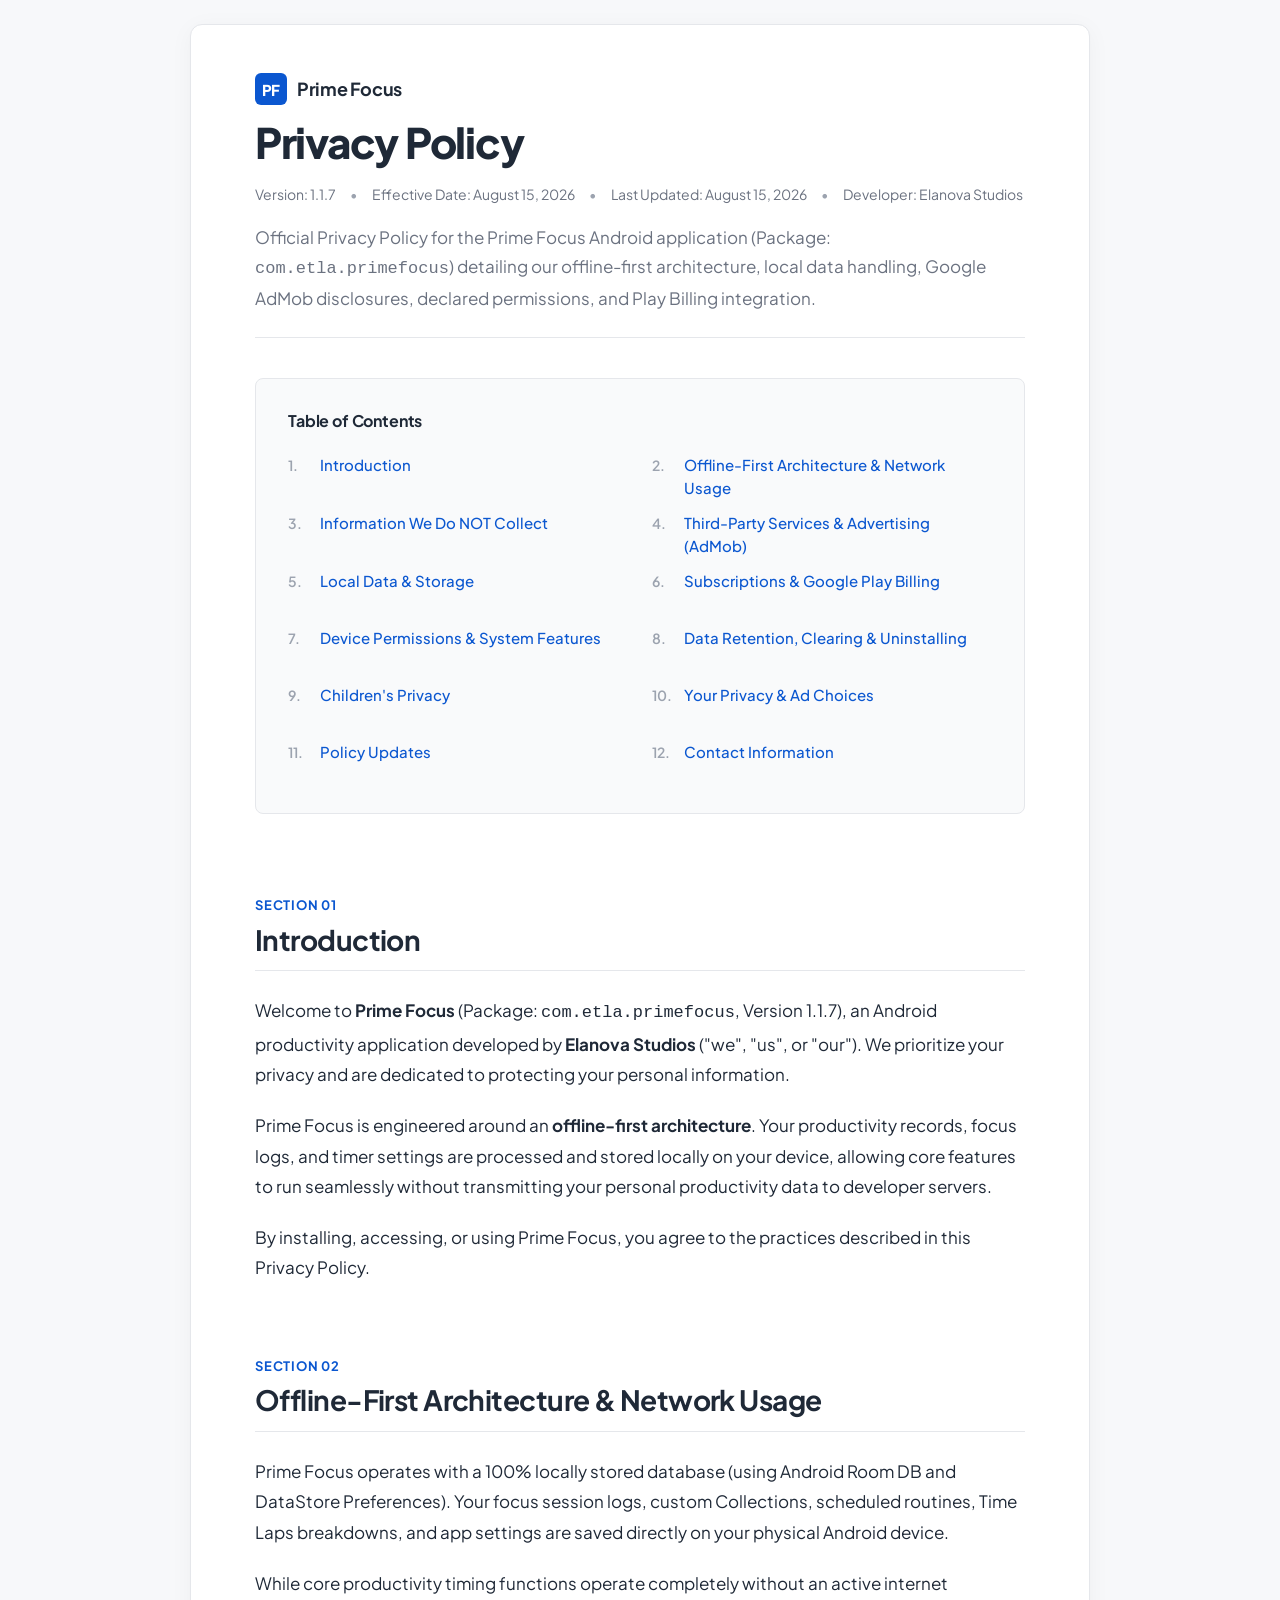
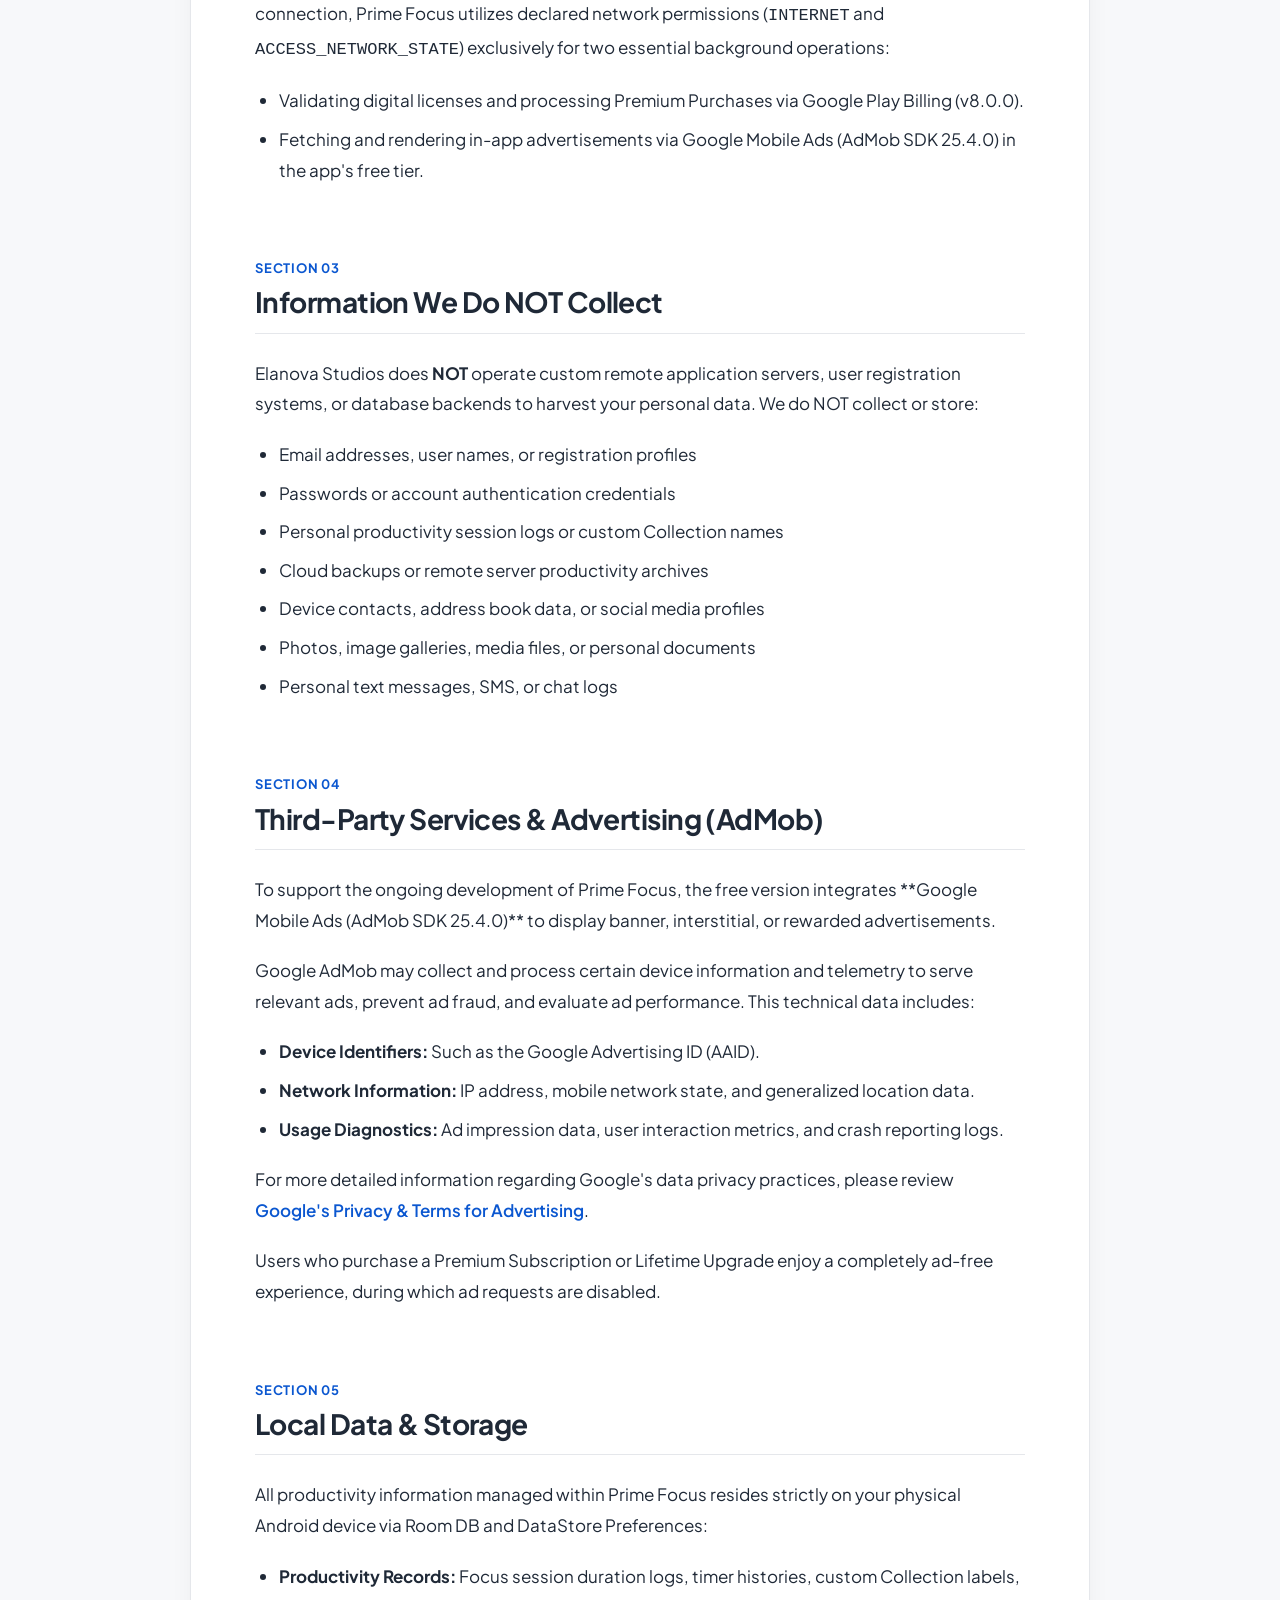
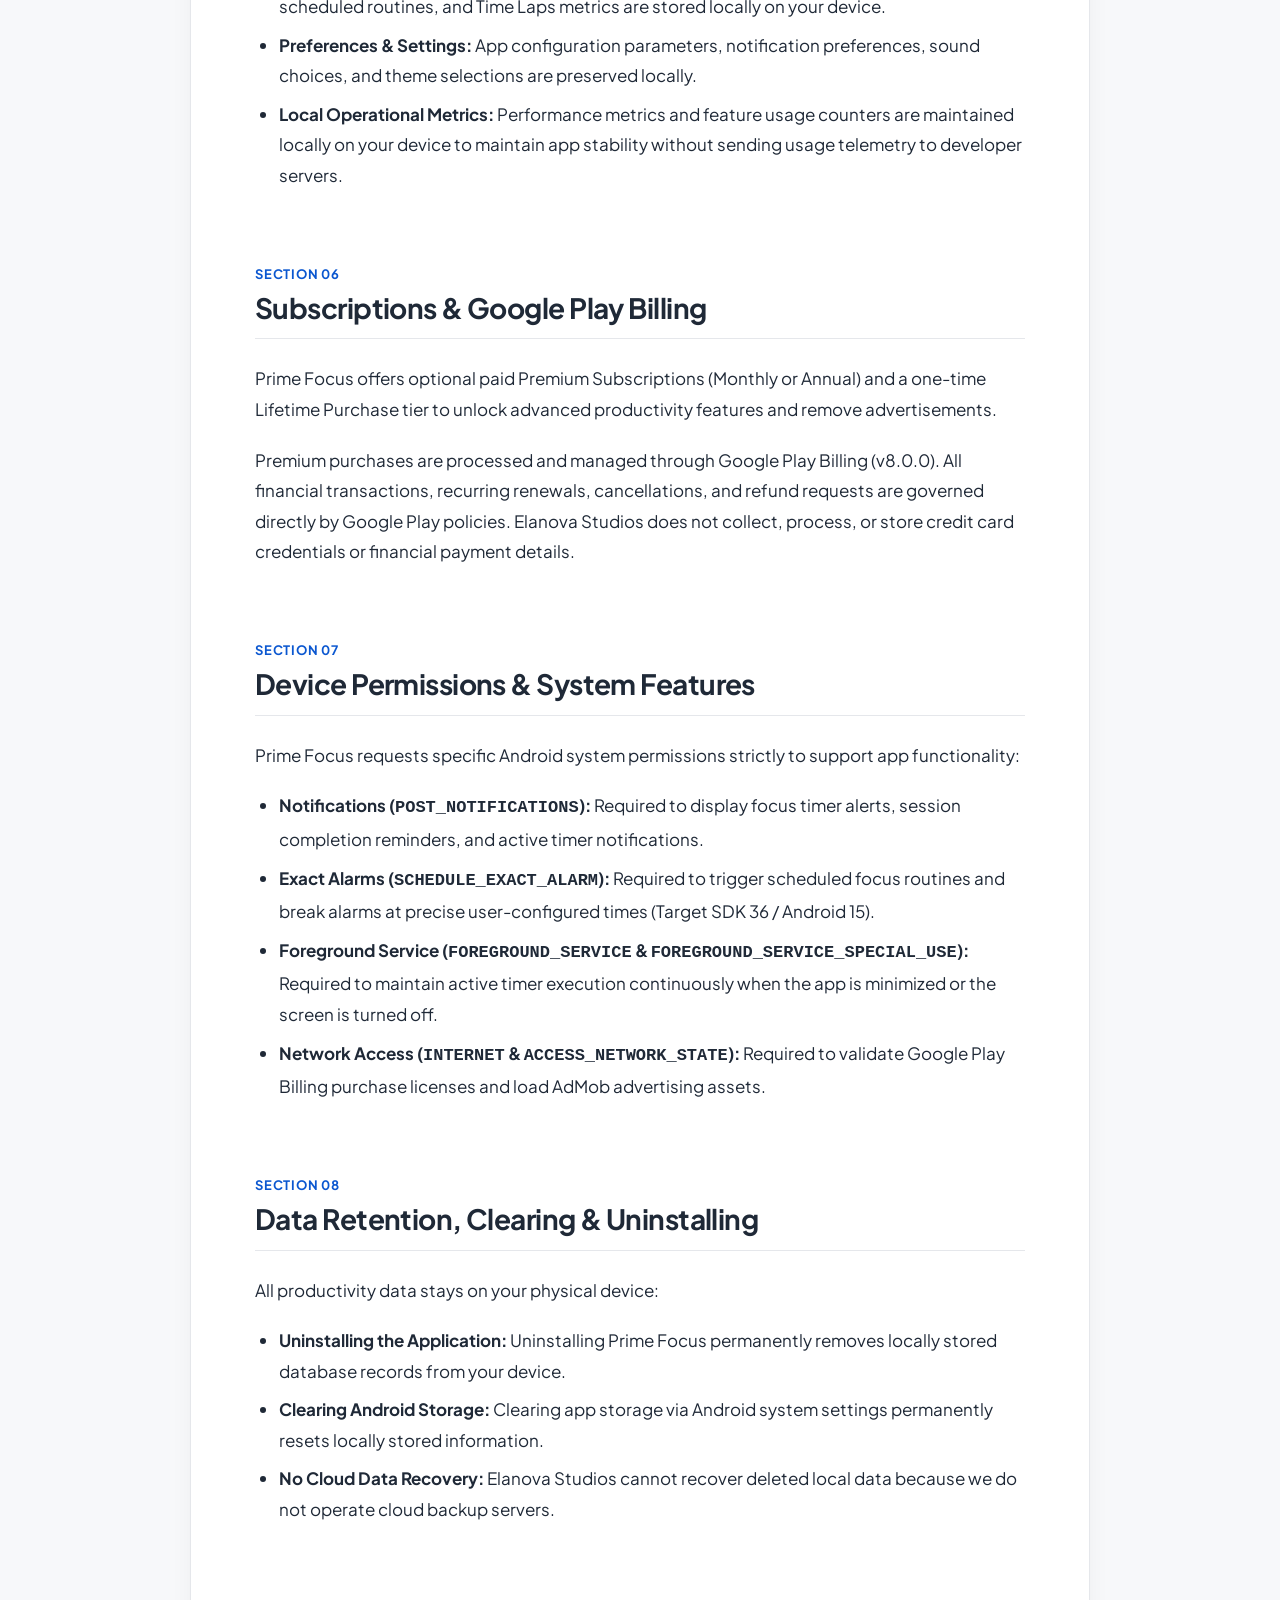
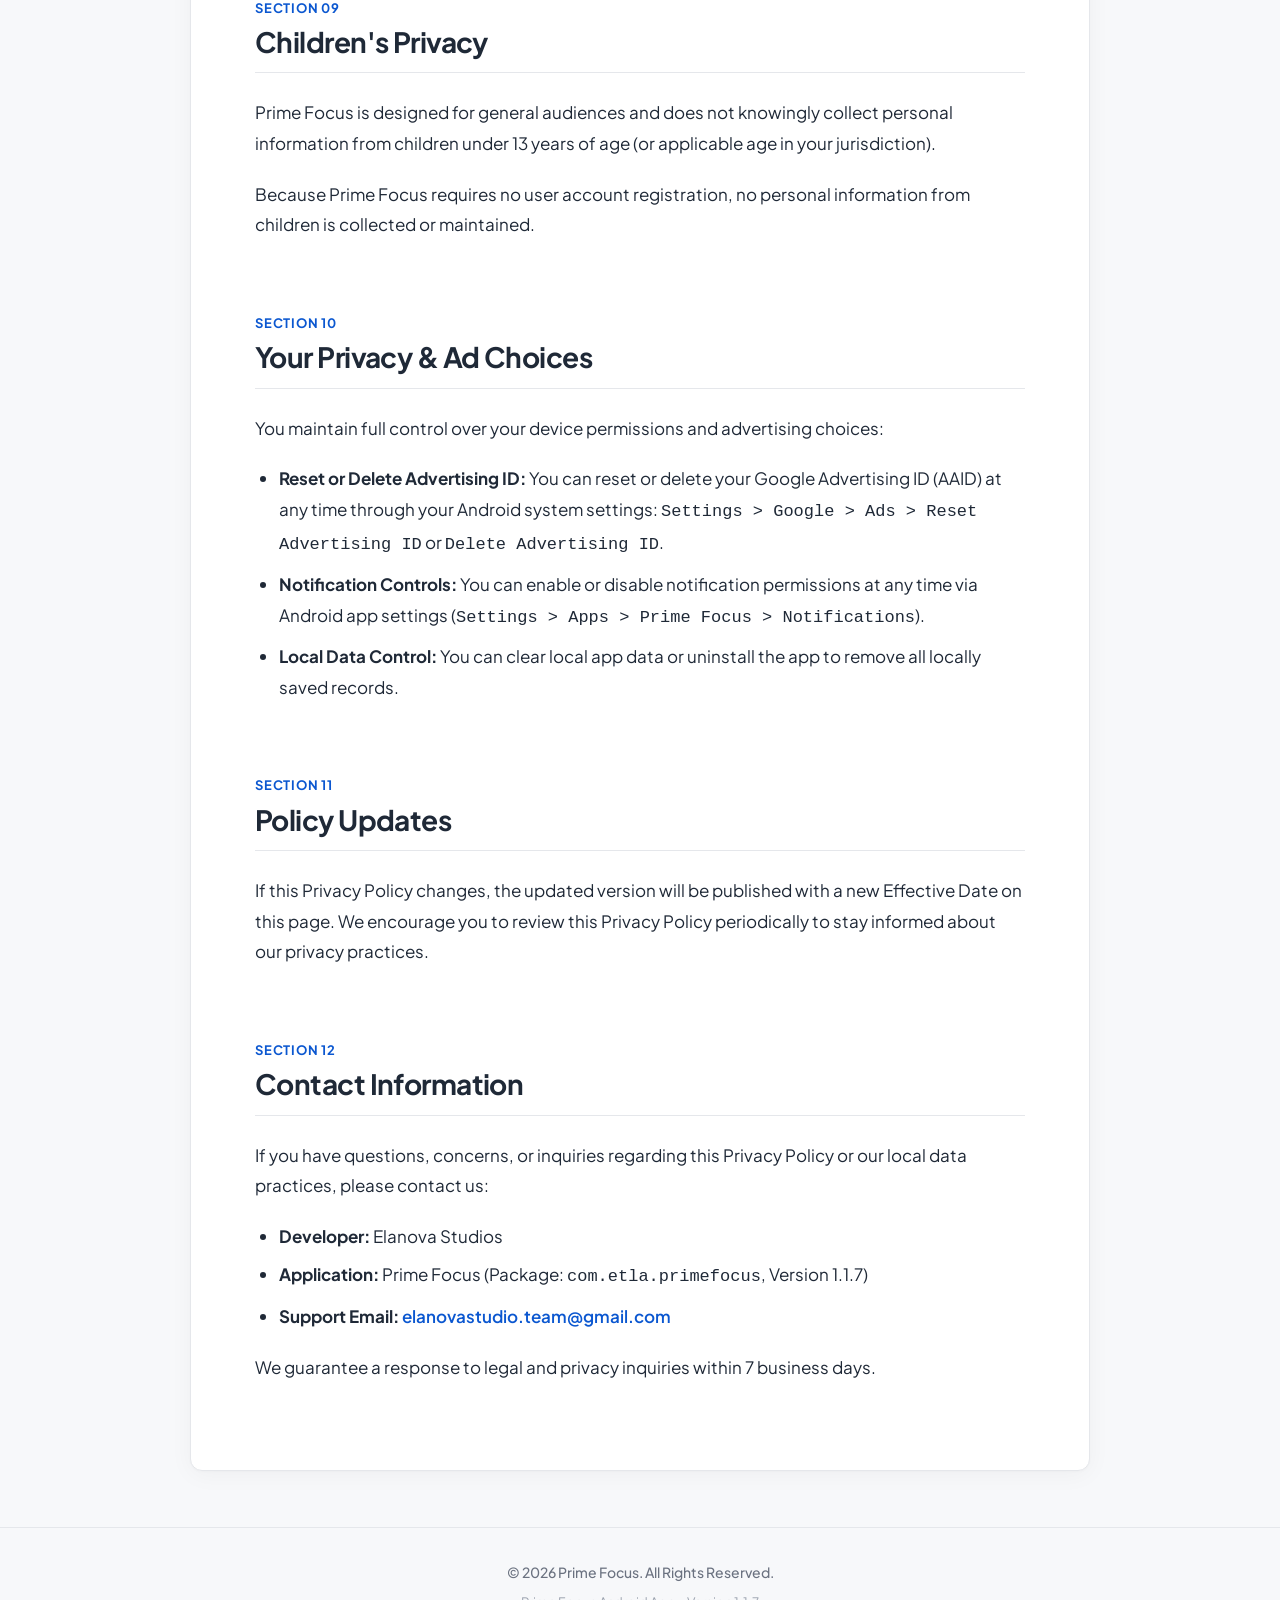
==== privacy-policy.html @ 8c16e343 "ads and all updated." ====
<!DOCTYPE html>
<html lang="en">
<head>
  <meta charset="UTF-8">
  <meta name="viewport" content="width=device-width, initial-scale=1.0">
  <title>Privacy Policy - Prime Focus</title>
  <meta name="description" content="Official Privacy Policy for Prime Focus Android application (com.etla.primefocus v1.1.7) by Elanova Studios. Learn how your local data, AdMob disclosures, permissions, and Play Billing are managed.">
  <link rel="stylesheet" href="style.css">
</head>
<body>

  <!-- Main Legal Document Wrapper -->
  <main class="main-wrapper">
    <article class="document-container">
      
      <!-- Standalone Document Header -->
      <header class="doc-header">
        <div class="doc-brand">
          <div class="brand-icon">PF</div>
          <span class="brand-name">Prime Focus</span>
        </div>
        <h1 class="doc-title">Privacy Policy</h1>
        <div class="doc-meta">
          <span class="doc-meta-item">Version: 1.1.7</span>
          <span class="doc-meta-dot">•</span>
          <span class="doc-meta-item">Effective Date: August 15, 2026</span>
          <span class="doc-meta-dot">•</span>
          <span class="doc-meta-item">Last Updated: August 15, 2026</span>
          <span class="doc-meta-dot">•</span>
          <span class="doc-meta-item">Developer: Elanova Studios</span>
        </div>
        <p class="doc-description">
          Official Privacy Policy for the Prime Focus Android application (Package: <code>com.etla.primefocus</code>) detailing our offline-first architecture, local data handling, Google AdMob disclosures, declared permissions, and Play Billing integration.
        </p>
        <hr class="doc-header-divider">
      </header>

      <!-- Table of Contents -->
      <nav class="toc-container" aria-label="Table of Contents">
        <h2 class="toc-title">Table of Contents</h2>
        <ol class="toc-list">
          <li><a href="#introduction" class="toc-link"><span class="toc-number">1.</span> Introduction</a></li>
          <li><a href="#offline-first-architecture" class="toc-link"><span class="toc-number">2.</span> Offline-First Architecture &amp; Network Usage</a></li>
          <li><a href="#information-we-do-not-collect" class="toc-link"><span class="toc-number">3.</span> Information We Do NOT Collect</a></li>
          <li><a href="#third-party-services-ads" class="toc-link"><span class="toc-number">4.</span> Third-Party Services &amp; Advertising (AdMob)</a></li>
          <li><a href="#local-data-storage" class="toc-link"><span class="toc-number">5.</span> Local Data &amp; Storage</a></li>
          <li><a href="#subscriptions-billing" class="toc-link"><span class="toc-number">6.</span> Subscriptions &amp; Google Play Billing</a></li>
          <li><a href="#device-permissions" class="toc-link"><span class="toc-number">7.</span> Device Permissions &amp; System Features</a></li>
          <li><a href="#data-retention-clearing" class="toc-link"><span class="toc-number">8.</span> Data Retention, Clearing &amp; Uninstalling</a></li>
          <li><a href="#childrens-privacy" class="toc-link"><span class="toc-number">9.</span> Children's Privacy</a></li>
          <li><a href="#your-privacy-ad-choices" class="toc-link"><span class="toc-number">10.</span> Your Privacy &amp; Ad Choices</a></li>
          <li><a href="#policy-updates" class="toc-link"><span class="toc-number">11.</span> Policy Updates</a></li>
          <li><a href="#contact-information" class="toc-link"><span class="toc-number">12.</span> Contact Information</a></li>
        </ol>
      </nav>

      <!-- Section 1: Introduction -->
      <section class="doc-section" id="introduction">
        <span class="section-num">Section 01</span>
        <h2 class="section-title">Introduction</h2>
        <hr class="section-divider">
        <p>
          Welcome to <strong>Prime Focus</strong> (Package: <code>com.etla.primefocus</code>, Version 1.1.7), an Android productivity application developed by <strong>Elanova Studios</strong> ("we", "us", or "our"). We prioritize your privacy and are dedicated to protecting your personal information.
        </p>
        <p>
          Prime Focus is engineered around an <strong>offline-first architecture</strong>. Your productivity records, focus logs, and timer settings are processed and stored locally on your device, allowing core features to run seamlessly without transmitting your personal productivity data to developer servers.
        </p>
        <p>
          By installing, accessing, or using Prime Focus, you agree to the practices described in this Privacy Policy.
        </p>
      </section>

      <!-- Section 2: Offline-First Architecture & Network Usage -->
      <section class="doc-section" id="offline-first-architecture">
        <span class="section-num">Section 02</span>
        <h2 class="section-title">Offline-First Architecture &amp; Network Usage</h2>
        <hr class="section-divider">
        <p>
          Prime Focus operates with a 100% locally stored database (using Android Room DB and DataStore Preferences). Your focus session logs, custom Collections, scheduled routines, Time Laps breakdowns, and app settings are saved directly on your physical Android device.
        </p>
        <p>
          While core productivity timing functions operate completely without an active internet connection, Prime Focus utilizes declared network permissions (<code>INTERNET</code> and <code>ACCESS_NETWORK_STATE</code>) exclusively for two essential background operations:
        </p>
        <ul>
          <li>Validating digital licenses and processing Premium Purchases via Google Play Billing (v8.0.0).</li>
          <li>Fetching and rendering in-app advertisements via Google Mobile Ads (AdMob SDK 25.4.0) in the app's free tier.</li>
        </ul>
      </section>

      <!-- Section 3: Information We Do NOT Collect -->
      <section class="doc-section" id="information-we-do-not-collect">
        <span class="section-num">Section 03</span>
        <h2 class="section-title">Information We Do NOT Collect</h2>
        <hr class="section-divider">
        <p>
          Elanova Studios does <strong>NOT</strong> operate custom remote application servers, user registration systems, or database backends to harvest your personal data. We do NOT collect or store:
        </p>
        <ul>
          <li>Email addresses, user names, or registration profiles</li>
          <li>Passwords or account authentication credentials</li>
          <li>Personal productivity session logs or custom Collection names</li>
          <li>Cloud backups or remote server productivity archives</li>
          <li>Device contacts, address book data, or social media profiles</li>
          <li>Photos, image galleries, media files, or personal documents</li>
          <li>Personal text messages, SMS, or chat logs</li>
        </ul>
      </section>

      <!-- Section 4: Third-Party Services & Advertising (AdMob) -->
      <section class="doc-section" id="third-party-services-ads">
        <span class="section-num">Section 04</span>
        <h2 class="section-title">Third-Party Services &amp; Advertising (AdMob)</h2>
        <hr class="section-divider">
        <p>
          To support the ongoing development of Prime Focus, the free version integrates **Google Mobile Ads (AdMob SDK 25.4.0)** to display banner, interstitial, or rewarded advertisements.
        </p>
        <p>
          Google AdMob may collect and process certain device information and telemetry to serve relevant ads, prevent ad fraud, and evaluate ad performance. This technical data includes:
        </p>
        <ul>
          <li><strong>Device Identifiers:</strong> Such as the Google Advertising ID (AAID).</li>
          <li><strong>Network Information:</strong> IP address, mobile network state, and generalized location data.</li>
          <li><strong>Usage Diagnostics:</strong> Ad impression data, user interaction metrics, and crash reporting logs.</li>
        </ul>
        <p>
          For more detailed information regarding Google's data privacy practices, please review <a href="https://policies.google.com/technologies/ads" target="_blank" rel="noopener noreferrer">Google's Privacy &amp; Terms for Advertising</a>.
        </p>
        <p>
          Users who purchase a Premium Subscription or Lifetime Upgrade enjoy a completely ad-free experience, during which ad requests are disabled.
        </p>
      </section>

      <!-- Section 5: Local Data & Storage -->
      <section class="doc-section" id="local-data-storage">
        <span class="section-num">Section 05</span>
        <h2 class="section-title">Local Data &amp; Storage</h2>
        <hr class="section-divider">
        <p>
          All productivity information managed within Prime Focus resides strictly on your physical Android device via Room DB and DataStore Preferences:
        </p>
        <ul>
          <li><strong>Productivity Records:</strong> Focus session duration logs, timer histories, custom Collection labels, scheduled routines, and Time Laps metrics are stored locally on your device.</li>
          <li><strong>Preferences &amp; Settings:</strong> App configuration parameters, notification preferences, sound choices, and theme selections are preserved locally.</li>
          <li><strong>Local Operational Metrics:</strong> Performance metrics and feature usage counters are maintained locally on your device to maintain app stability without sending usage telemetry to developer servers.</li>
        </ul>
      </section>

      <!-- Section 6: Subscriptions & Google Play Billing -->
      <section class="doc-section" id="subscriptions-billing">
        <span class="section-num">Section 06</span>
        <h2 class="section-title">Subscriptions &amp; Google Play Billing</h2>
        <hr class="section-divider">
        <p>
          Prime Focus offers optional paid Premium Subscriptions (Monthly or Annual) and a one-time Lifetime Purchase tier to unlock advanced productivity features and remove advertisements.
        </p>
        <p>
          Premium purchases are processed and managed through Google Play Billing (v8.0.0). All financial transactions, recurring renewals, cancellations, and refund requests are governed directly by Google Play policies. Elanova Studios does not collect, process, or store credit card credentials or financial payment details.
        </p>
      </section>

      <!-- Section 7: Device Permissions & System Features -->
      <section class="doc-section" id="device-permissions">
        <span class="section-num">Section 07</span>
        <h2 class="section-title">Device Permissions &amp; System Features</h2>
        <hr class="section-divider">
        <p>
          Prime Focus requests specific Android system permissions strictly to support app functionality:
        </p>
        <ul>
          <li><strong>Notifications (<code>POST_NOTIFICATIONS</code>):</strong> Required to display focus timer alerts, session completion reminders, and active timer notifications.</li>
          <li><strong>Exact Alarms (<code>SCHEDULE_EXACT_ALARM</code>):</strong> Required to trigger scheduled focus routines and break alarms at precise user-configured times (Target SDK 36 / Android 15).</li>
          <li><strong>Foreground Service (<code>FOREGROUND_SERVICE</code> &amp; <code>FOREGROUND_SERVICE_SPECIAL_USE</code>):</strong> Required to maintain active timer execution continuously when the app is minimized or the screen is turned off.</li>
          <li><strong>Network Access (<code>INTERNET</code> &amp; <code>ACCESS_NETWORK_STATE</code>):</strong> Required to validate Google Play Billing purchase licenses and load AdMob advertising assets.</li>
        </ul>
      </section>

      <!-- Section 8: Data Retention, Clearing & Uninstalling -->
      <section class="doc-section" id="data-retention-clearing">
        <span class="section-num">Section 08</span>
        <h2 class="section-title">Data Retention, Clearing &amp; Uninstalling</h2>
        <hr class="section-divider">
        <p>
          All productivity data stays on your physical device:
        </p>
        <ul>
          <li><strong>Uninstalling the Application:</strong> Uninstalling Prime Focus permanently removes locally stored database records from your device.</li>
          <li><strong>Clearing Android Storage:</strong> Clearing app storage via Android system settings permanently resets locally stored information.</li>
          <li><strong>No Cloud Data Recovery:</strong> Elanova Studios cannot recover deleted local data because we do not operate cloud backup servers.</li>
        </ul>
      </section>

      <!-- Section 9: Children's Privacy -->
      <section class="doc-section" id="childrens-privacy">
        <span class="section-num">Section 09</span>
        <h2 class="section-title">Children's Privacy</h2>
        <hr class="section-divider">
        <p>
          Prime Focus is designed for general audiences and does not knowingly collect personal information from children under 13 years of age (or applicable age in your jurisdiction).
        </p>
        <p>
          Because Prime Focus requires no user account registration, no personal information from children is collected or maintained.
        </p>
      </section>

      <!-- Section 10: Your Privacy & Ad Choices -->
      <section class="doc-section" id="your-privacy-ad-choices">
        <span class="section-num">Section 10</span>
        <h2 class="section-title">Your Privacy &amp; Ad Choices</h2>
        <hr class="section-divider">
        <p>
          You maintain full control over your device permissions and advertising choices:
        </p>
        <ul>
          <li><strong>Reset or Delete Advertising ID:</strong> You can reset or delete your Google Advertising ID (AAID) at any time through your Android system settings: <code>Settings &gt; Google &gt; Ads &gt; Reset Advertising ID</code> or <code>Delete Advertising ID</code>.</li>
          <li><strong>Notification Controls:</strong> You can enable or disable notification permissions at any time via Android app settings (<code>Settings &gt; Apps &gt; Prime Focus &gt; Notifications</code>).</li>
          <li><strong>Local Data Control:</strong> You can clear local app data or uninstall the app to remove all locally saved records.</li>
        </ul>
      </section>

      <!-- Section 11: Policy Updates -->
      <section class="doc-section" id="policy-updates">
        <span class="section-num">Section 11</span>
        <h2 class="section-title">Policy Updates</h2>
        <hr class="section-divider">
        <p>
          If this Privacy Policy changes, the updated version will be published with a new Effective Date on this page. We encourage you to review this Privacy Policy periodically to stay informed about our privacy practices.
        </p>
      </section>

      <!-- Section 12: Contact Information -->
      <section class="doc-section" id="contact-information">
        <span class="section-num">Section 12</span>
        <h2 class="section-title">Contact Information</h2>
        <hr class="section-divider">
        <p>
          If you have questions, concerns, or inquiries regarding this Privacy Policy or our local data practices, please contact us:
        </p>
        <ul>
          <li><strong>Developer:</strong> Elanova Studios</li>
          <li><strong>Application:</strong> Prime Focus (Package: <code>com.etla.primefocus</code>, Version 1.1.7)</li>
          <li><strong>Support Email:</strong> <a href="mailto:elanovastudio.team@gmail.com">elanovastudio.team@gmail.com</a></li>
        </ul>
        <p>
          We guarantee a response to legal and privacy inquiries within 7 business days.
        </p>
      </section>

    </article>
  </main>

  <!-- Standalone App Footer (No Site Nav Links) -->
  <footer class="app-doc-footer">
    <div class="footer-container">
      <p class="footer-copy">&copy; 2026 Prime Focus. All Rights Reserved.</p>
      <p class="footer-app-info">Prime Focus Android App &bull; Version 1.1.7</p>
    </div>
  </footer>

</body>
</html>
---- style.css ----
/* ==========================================================================
   Prime Focus - Standalone Android Legal Document System
   Optimized for Android Custom Chrome Tabs & In-App WebViews
   Inspired by Google, Stripe, GitHub, Apple, OpenAI Legal Documents
   ========================================================================== */

@import url('https://fonts.googleapis.com/css2?family=Plus+Jakarta+Sans:ital,wght@0,400;0,500;0,600;0,700;0,800;1,400&display=swap');

:root {
  /* Color Palette */
  --bg-main: #F7F8FA;
  --bg-document: #FFFFFF;
  --color-primary: #0B57D0;
  --color-primary-hover: #0842A0;
  --color-text-main: #1F2937;
  --color-text-secondary: #6B7280;
  --color-text-muted: #9CA3AF;
  --color-border: #E5E7EB;
  --color-border-subtle: #F3F4F6;
  --bg-toc: #F9FAFB;

  /* Typography */
  --font-family: 'Plus Jakarta Sans', -apple-system, BlinkMacSystemFont, 'Segoe UI', Roboto, Helvetica, Arial, sans-serif;
  --font-size-body: 17px;
  --line-height-body: 1.8;

  /* Layout Limits */
  --doc-max-width: 900px;
  --doc-padding-desktop: 3rem 4rem;
  --doc-padding-tablet: 2.25rem 2.25rem;
  --doc-padding-mobile: 1.5rem 1.125rem; /* 18px horizontal padding */
  
  /* Shadow & Transitions */
  --shadow-document: 0 4px 24px rgba(0, 0, 0, 0.04), 0 1px 3px rgba(0, 0, 0, 0.02);
  --transition-fast: 0.15s ease-in-out;
}

/* Reset & Base Anti-Overflow Controls */
*, *::before, *::after {
  box-sizing: border-box;
  margin: 0;
  padding: 0;
}

html, body {
  overflow-x: hidden;
  width: 100%;
}

html {
  font-family: var(--font-family);
  font-size: 16px;
  line-height: var(--line-height-body);
  color: var(--color-text-main);
  background-color: var(--bg-main);
  scroll-behavior: smooth;
  -webkit-font-smoothing: antialiased;
  -moz-osx-font-smoothing: grayscale;
}

body {
  min-height: 100vh;
  display: flex;
  flex-direction: column;
  background-color: var(--bg-main);
}

/* Text Wrapping & Safety */
p, li, h1, h2, h3, div, span, .doc-description {
  overflow-wrap: break-word;
  word-break: break-word;
}

a[href^="mailto:"], a[href^="http://"], a[href^="https://"], .toc-link, .doc-section a {
  overflow-wrap: anywhere;
  word-break: break-word;
}

img, svg {
  max-width: 100%;
  height: auto;
}

/* Touch Targets: minimum 44px height */
.toc-link, .doc-btn {
  min-height: 44px;
  display: inline-flex;
  align-items: center;
}

/* ==========================================================================
   Document Wrapper (Centered Single Document Layout)
   Minimal top padding for instant viewing on Android app launch
   ========================================================================== */
.main-wrapper {
  flex: 1;
  padding: 1.5rem 1.5rem 3.5rem;
  display: flex;
  justify-content: center;
}

.document-container {
  max-width: var(--doc-max-width);
  width: 100%;
  background: var(--bg-document);
  border: 1px solid var(--color-border);
  border-radius: 12px;
  box-shadow: var(--shadow-document);
  padding: var(--doc-padding-desktop);
}

/* ==========================================================================
   Document Brand Header (Replaces website navbar)
   ========================================================================== */
.doc-header {
  margin-bottom: 2.5rem;
}

.doc-brand {
  display: flex;
  align-items: center;
  gap: 0.625rem;
  margin-bottom: 0.75rem;
}

.brand-icon {
  width: 32px;
  height: 32px;
  background: var(--color-primary);
  color: #ffffff;
  border-radius: 6px;
  display: flex;
  align-items: center;
  justify-content: center;
  font-weight: 800;
  font-size: 0.9375rem;
  letter-spacing: -0.02em;
  flex-shrink: 0;
}

.brand-name {
  font-size: 1.125rem;
  font-weight: 700;
  letter-spacing: -0.02em;
  color: var(--color-text-main);
}

.doc-title {
  font-size: 42px;
  font-weight: 800;
  line-height: 1.2;
  letter-spacing: -0.03em;
  color: var(--color-text-main);
  margin-bottom: 0.875rem;
}

.doc-meta {
  display: flex;
  flex-wrap: wrap;
  align-items: center;
  gap: 0.625rem 0.875rem;
  font-size: 0.875rem;
  color: var(--color-text-secondary);
  margin-bottom: 1rem;
}

.doc-meta-item {
  display: inline-flex;
  align-items: center;
  gap: 0.375rem;
}

.doc-meta-dot {
  color: var(--color-text-muted);
}

.doc-description {
  font-size: 1.0625rem;
  color: var(--color-text-secondary);
  line-height: 1.7;
  margin-bottom: 1.5rem;
}

.doc-header-divider {
  border: none;
  height: 1px;
  background-color: var(--color-border);
  margin-top: 1.5rem;
}

.text-center {
  text-align: center;
}

.justify-center {
  justify-content: center;
}

/* ==========================================================================
   Table of Contents (TOC)
   ========================================================================== */
.toc-container {
  background-color: var(--bg-toc);
  border: 1px solid var(--color-border);
  border-radius: 8px;
  padding: 1.75rem 2rem;
  margin-bottom: 3rem;
}

.toc-title {
  font-size: 1rem;
  font-weight: 700;
  letter-spacing: -0.01em;
  color: var(--color-text-main);
  margin-bottom: 1rem;
}

.toc-list {
  list-style: none;
  display: grid;
  grid-template-columns: repeat(auto-fit, minmax(320px, 1fr));
  gap: 0.625rem 1.5rem;
}

.toc-link {
  color: var(--color-primary);
  text-decoration: none;
  font-size: 0.9375rem;
  font-weight: 500;
  line-height: 1.5;
  transition: var(--transition-fast);
  display: inline-flex;
  align-items: baseline;
  gap: 0.5rem;
}

.toc-link:hover {
  text-decoration: underline;
  color: var(--color-primary-hover);
}

.toc-number {
  color: var(--color-text-muted);
  font-size: 0.875rem;
  font-weight: 600;
  min-width: 1.5rem;
  flex-shrink: 0;
}

/* ==========================================================================
   Document Section Design
   ========================================================================== */
.doc-section {
  padding-top: 2rem;
  margin-bottom: 2.5rem;
  scroll-margin-top: 1.5rem;
}

.section-num {
  display: block;
  font-size: 0.8125rem;
  font-weight: 700;
  text-transform: uppercase;
  letter-spacing: 0.06em;
  color: var(--color-primary);
  margin-bottom: 0.25rem;
}

.section-title {
  font-size: 28px;
  font-weight: 700;
  line-height: 1.3;
  letter-spacing: -0.02em;
  color: var(--color-text-main);
  margin-bottom: 0.75rem;
}

.section-divider {
  border: none;
  height: 1px;
  background-color: var(--color-border);
  margin-bottom: 1.5rem;
}

.doc-section p {
  font-size: var(--font-size-body);
  line-height: var(--line-height-body);
  color: var(--color-text-main);
  margin-bottom: 1.25rem;
}

.doc-section p:last-child {
  margin-bottom: 0;
}

.doc-section h3 {
  font-size: 1.125rem;
  font-weight: 700;
  letter-spacing: -0.01em;
  color: var(--color-text-main);
  margin: 1.75rem 0 0.625rem;
}

.doc-section ul {
  margin: 0.75rem 0 1.25rem 1.5rem;
  color: var(--color-text-main);
  font-size: var(--font-size-body);
  line-height: var(--line-height-body);
}

.doc-section li {
  margin-bottom: 0.5rem;
}

.doc-section li:last-child {
  margin-bottom: 0;
}

.doc-section strong {
  font-weight: 700;
  color: var(--color-text-main);
}

.doc-section a {
  color: var(--color-primary);
  text-decoration: none;
  font-weight: 600;
}

.doc-section a:hover {
  text-decoration: underline;
}

/* ==========================================================================
   Home Directory Grid Styles
   ========================================================================== */
.home-grid {
  display: grid;
  grid-template-columns: repeat(auto-fit, minmax(280px, 1fr));
  gap: 1.5rem;
  margin-top: 1.5rem;
}

.home-grid-card {
  padding: 1.75rem;
  border: 1px solid var(--color-border);
  border-radius: 8px;
  background-color: var(--bg-toc);
  display: flex;
  flex-direction: column;
}

.home-grid-card h3 {
  font-size: 1.25rem;
  font-weight: 700;
  margin-bottom: 0.625rem;
  color: var(--color-text-main);
}

.home-grid-card p {
  font-size: 0.9375rem;
  line-height: 1.65;
  color: var(--color-text-secondary);
  margin-bottom: 1.5rem;
  flex: 1;
}

.doc-btn {
  display: inline-flex;
  align-items: center;
  justify-content: center;
  gap: 0.5rem;
  padding: 0.75rem 1.5rem;
  font-size: 0.9375rem;
  font-weight: 600;
  border-radius: 6px;
  text-decoration: none;
  transition: var(--transition-fast);
  min-height: 44px;
}

.doc-btn-primary {
  background-color: var(--color-primary);
  color: #ffffff;
}

.doc-btn-primary:hover {
  background-color: var(--color-primary-hover);
}

.doc-btn-secondary {
  background-color: #ffffff;
  color: var(--color-text-main);
  border: 1px solid var(--color-border);
}

.doc-btn-secondary:hover {
  background-color: var(--bg-main);
  border-color: var(--color-text-secondary);
}

/* ==========================================================================
   Simple Standalone App Footer (No Navigation Links)
   ========================================================================== */
.app-doc-footer {
  background-color: var(--bg-main);
  border-top: 1px solid var(--color-border);
  padding: 2rem 1.5rem;
  margin-top: auto;
}

.footer-container {
  max-width: var(--doc-max-width);
  margin: 0 auto;
  display: flex;
  flex-direction: column;
  align-items: center;
  gap: 0.375rem;
  text-align: center;
}

.footer-copy {
  font-size: 0.875rem;
  font-weight: 500;
  color: var(--color-text-secondary);
}

.footer-app-info {
  font-size: 0.8125rem;
  color: var(--color-text-muted);
}

/* ==========================================================================
   Tablet Responsive (769px to 1024px)
   ========================================================================== */
@media (max-width: 1024px) and (min-width: 769px) {
  .main-wrapper {
    padding: 1.25rem 1rem 3rem;
  }
  
  .document-container {
    max-width: 95%;
    padding: var(--doc-padding-tablet);
  }
  
  .doc-title {
    font-size: 36px;
  }

  .section-title {
    font-size: 26px;
  }
}

/* ==========================================================================
   Android Mobile Responsive (320px to 768px)
   ========================================================================== */
@media (max-width: 768px) {
  .main-wrapper {
    padding: 0.5rem 0.5rem 2rem; /* Minimal top padding for Android in-app view */
  }

  .document-container {
    max-width: 100%;
    width: 100%;
    padding: var(--doc-padding-mobile); /* 18px horizontal padding */
    border-radius: 8px;
    box-shadow: none;
    border-left: 1px solid var(--color-border);
    border-right: 1px solid var(--color-border);
  }

  /* Document Typography for Mobile */
  .doc-title {
    font-size: 30px; /* Fits 28px–32px requirement */
    line-height: 1.25;
  }

  .section-title {
    font-size: 23px; /* Fits 22px–24px requirement */
    line-height: 1.35;
  }

  .doc-section p, .doc-section ul {
    font-size: 16px;
    line-height: 1.75;
  }

  .doc-description {
    font-size: 0.9375rem;
    line-height: 1.7;
  }

  /* Table of Contents Stacking */
  .toc-container {
    padding: 1.25rem 1rem;
  }

  .toc-list {
    grid-template-columns: 1fr;
    gap: 0.25rem;
  }

  .toc-link {
    width: 100%;
    padding: 0.25rem 0;
  }

  /* Metadata display */
  .doc-meta {
    flex-direction: column;
    align-items: flex-start;
    gap: 0.25rem;
  }

  .doc-meta-dot {
    display: none;
  }

  /* Button group stacking */
  .doc-btn {
    width: 100%;
  }
}

/* Extra Small Android Screens (320px to 375px e.g. Galaxy S8 / iPhone SE) */
@media (max-width: 375px) {
  .document-container {
    padding: 1.25rem 1rem; /* 16px horizontal padding */
  }

  .doc-title {
    font-size: 28px;
  }

  .section-title {
    font-size: 22px;
  }
}
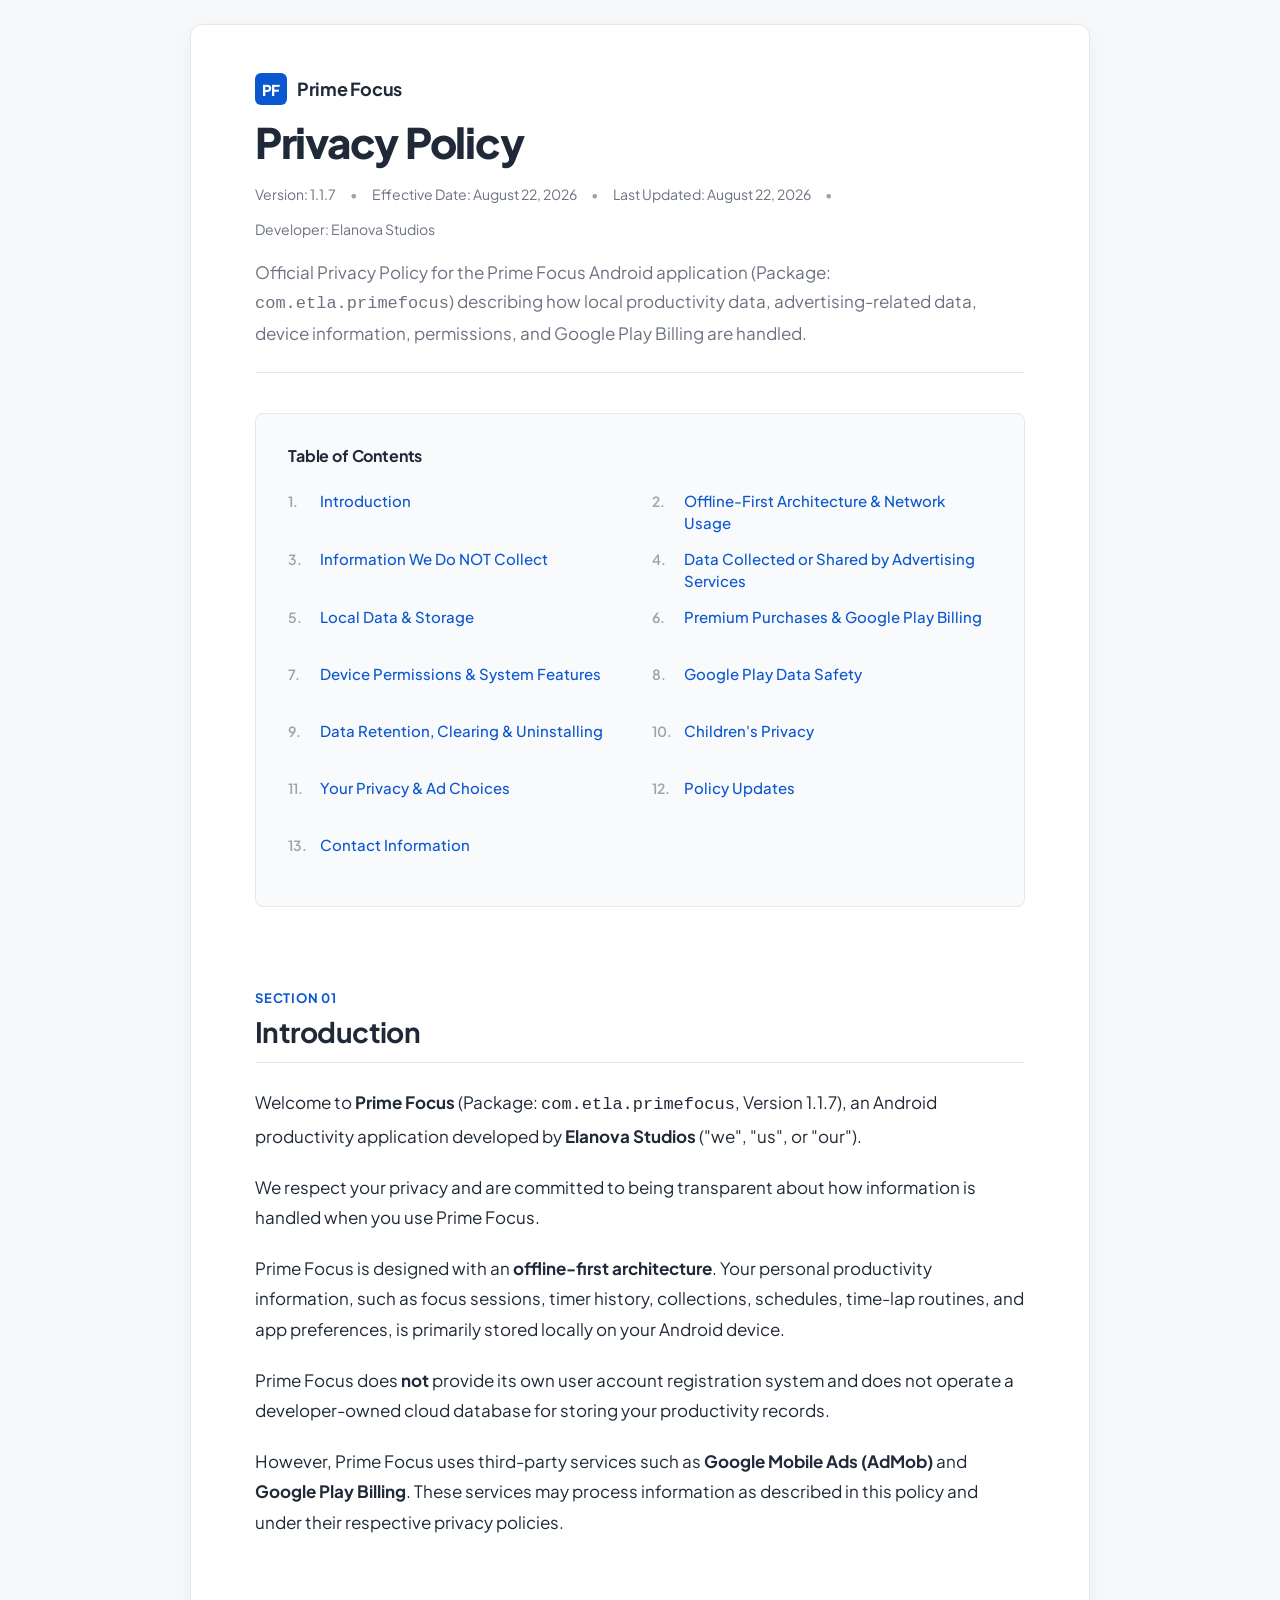
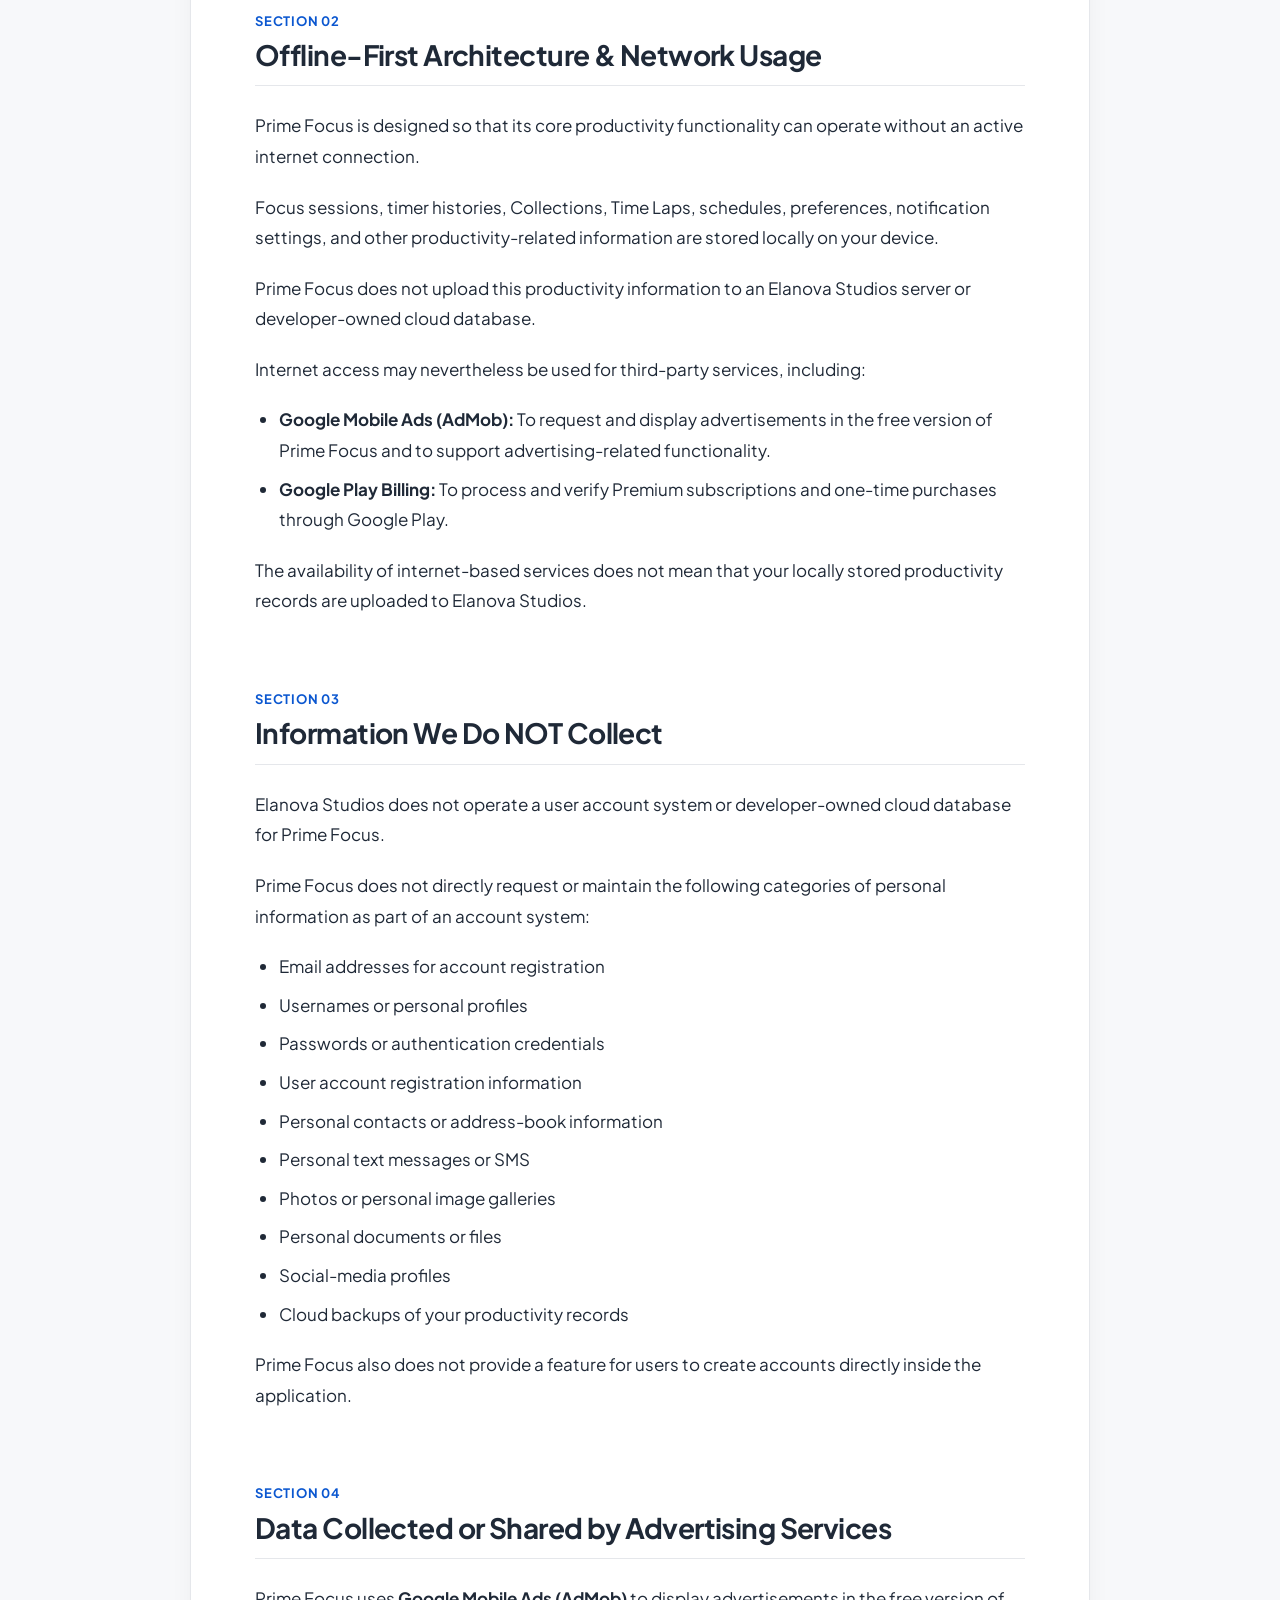
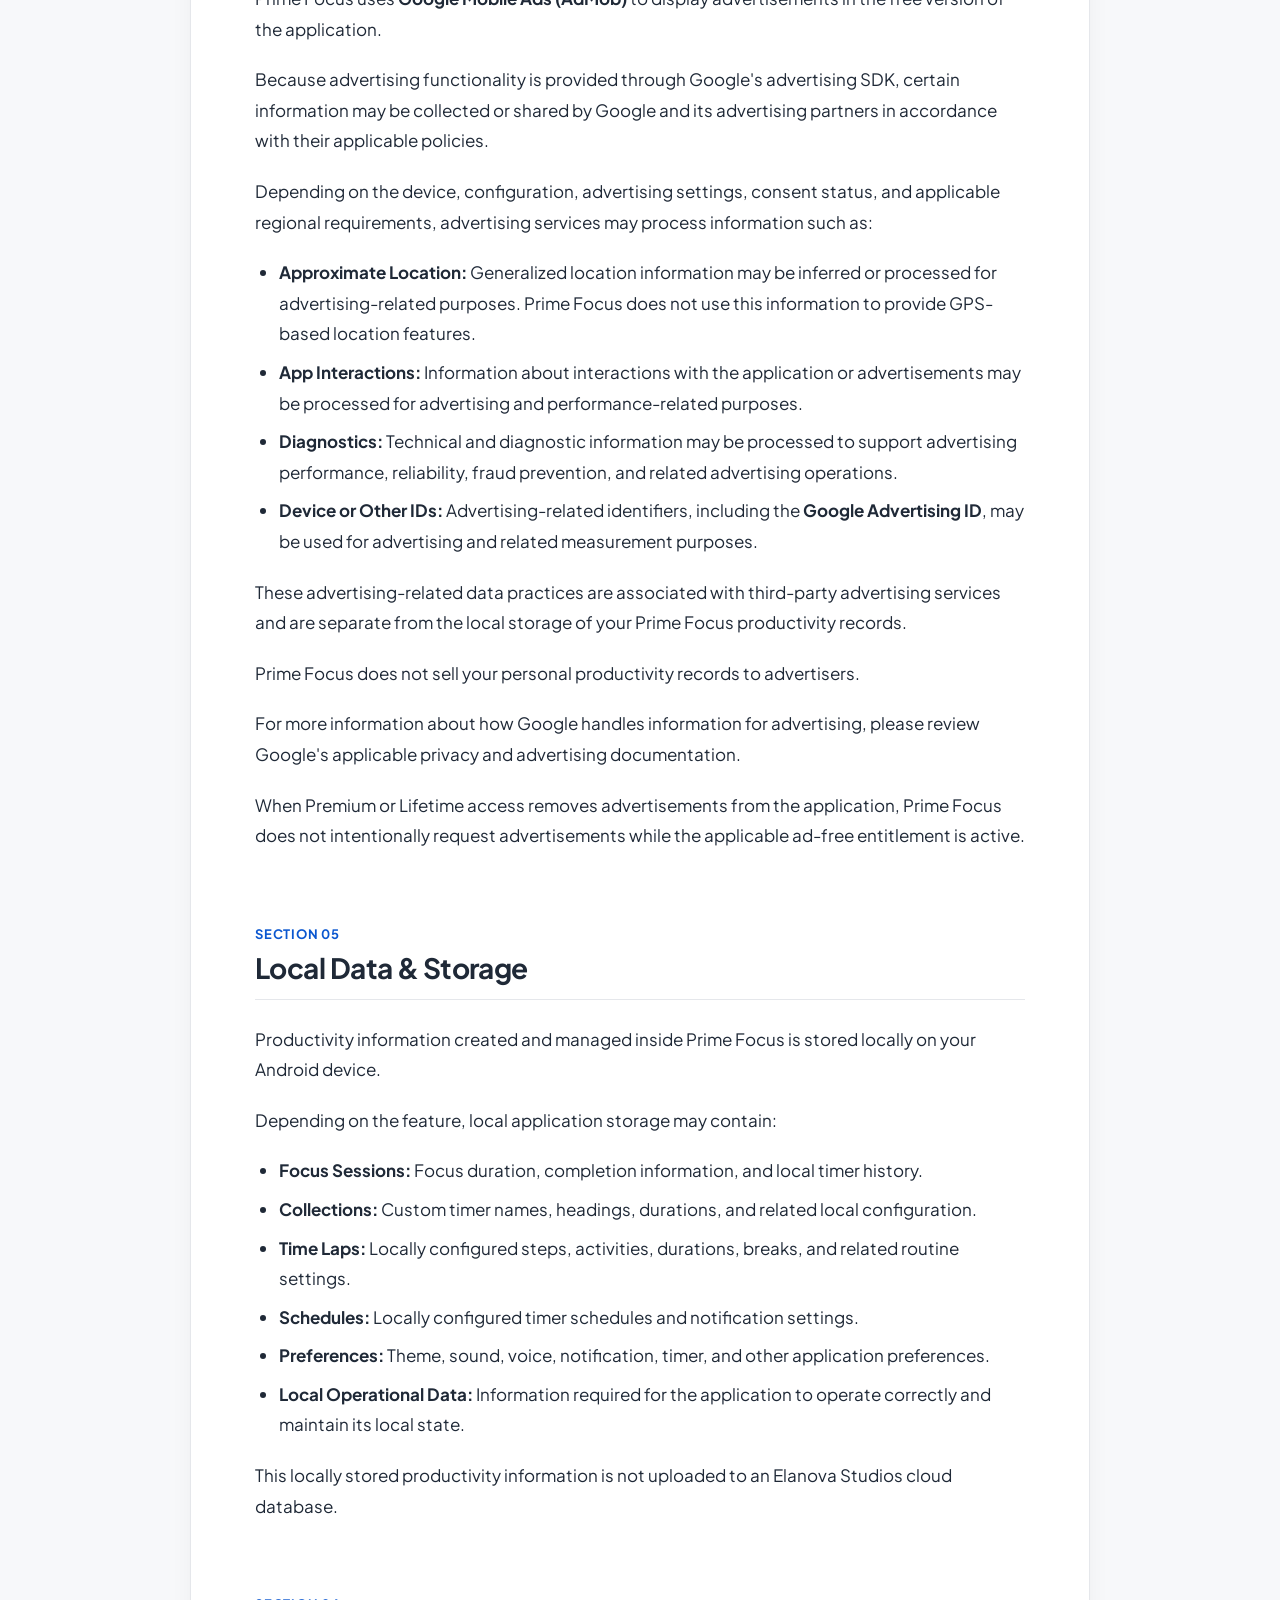
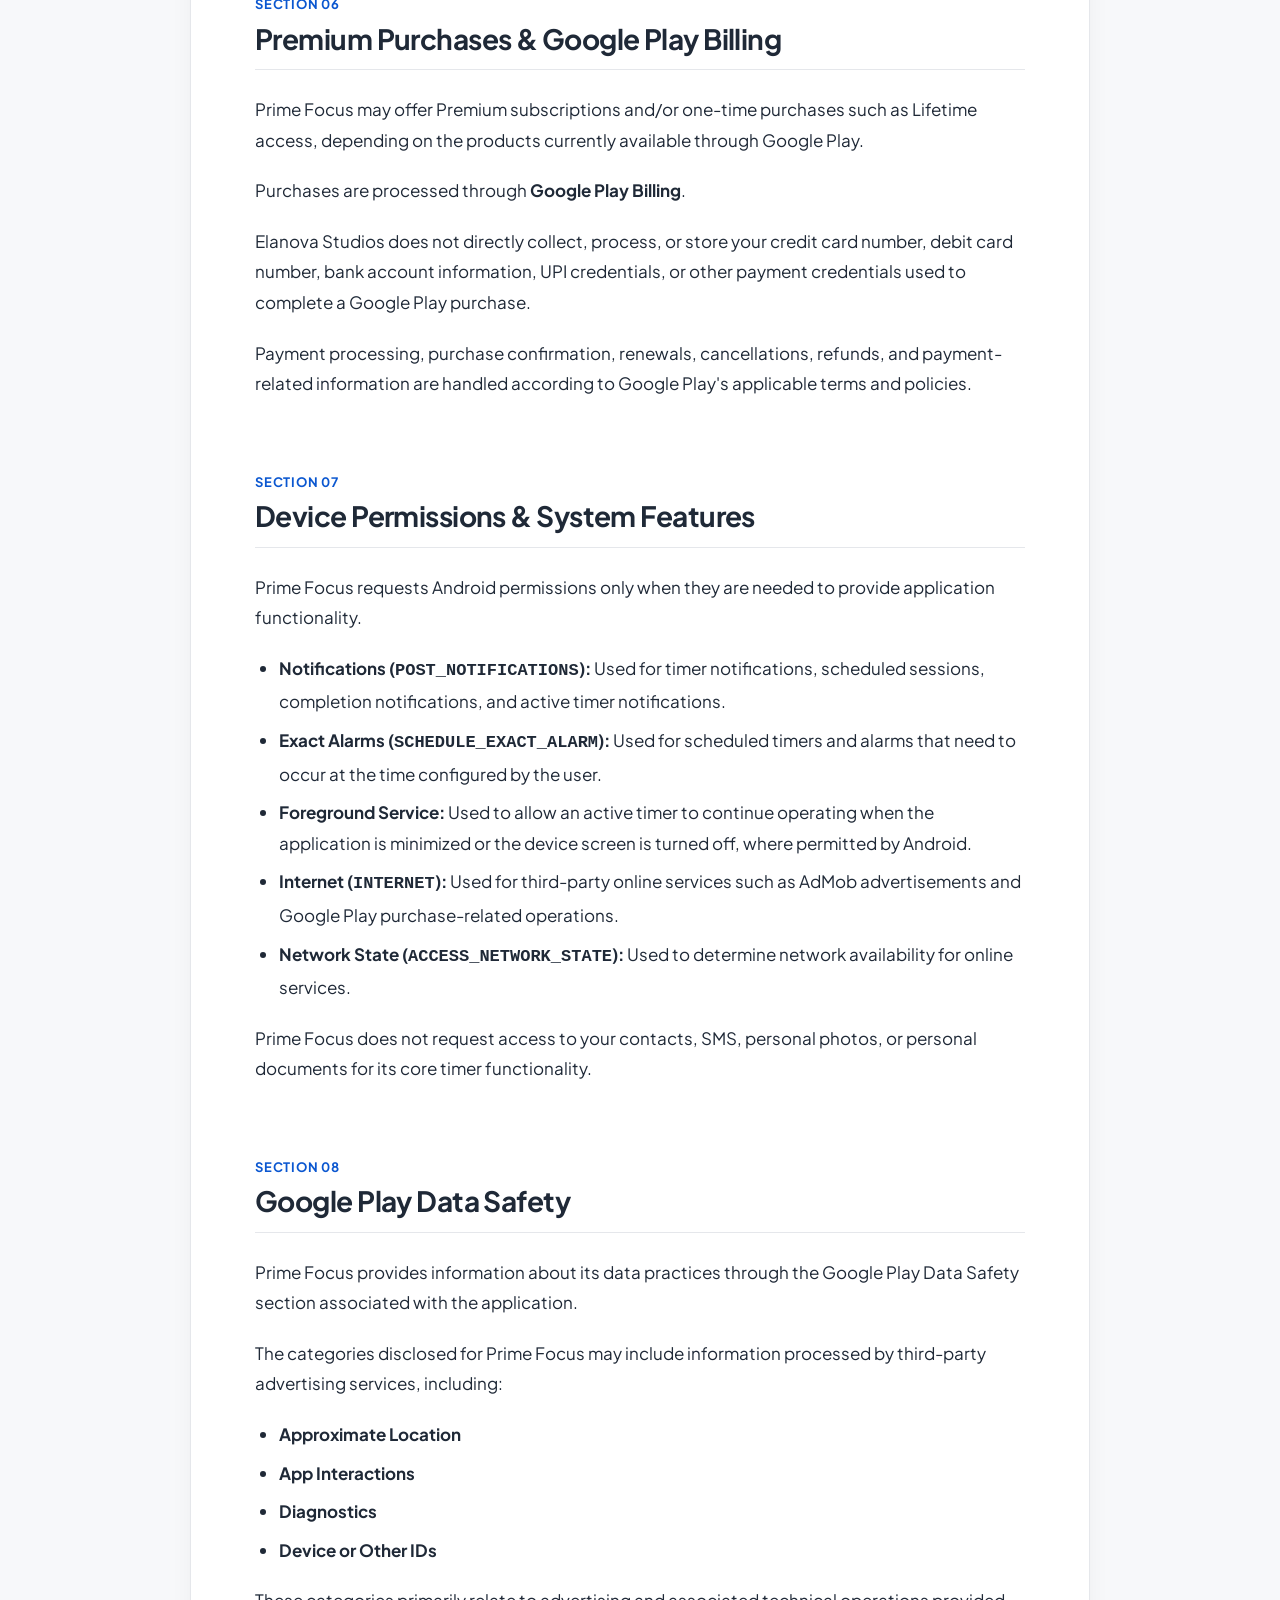
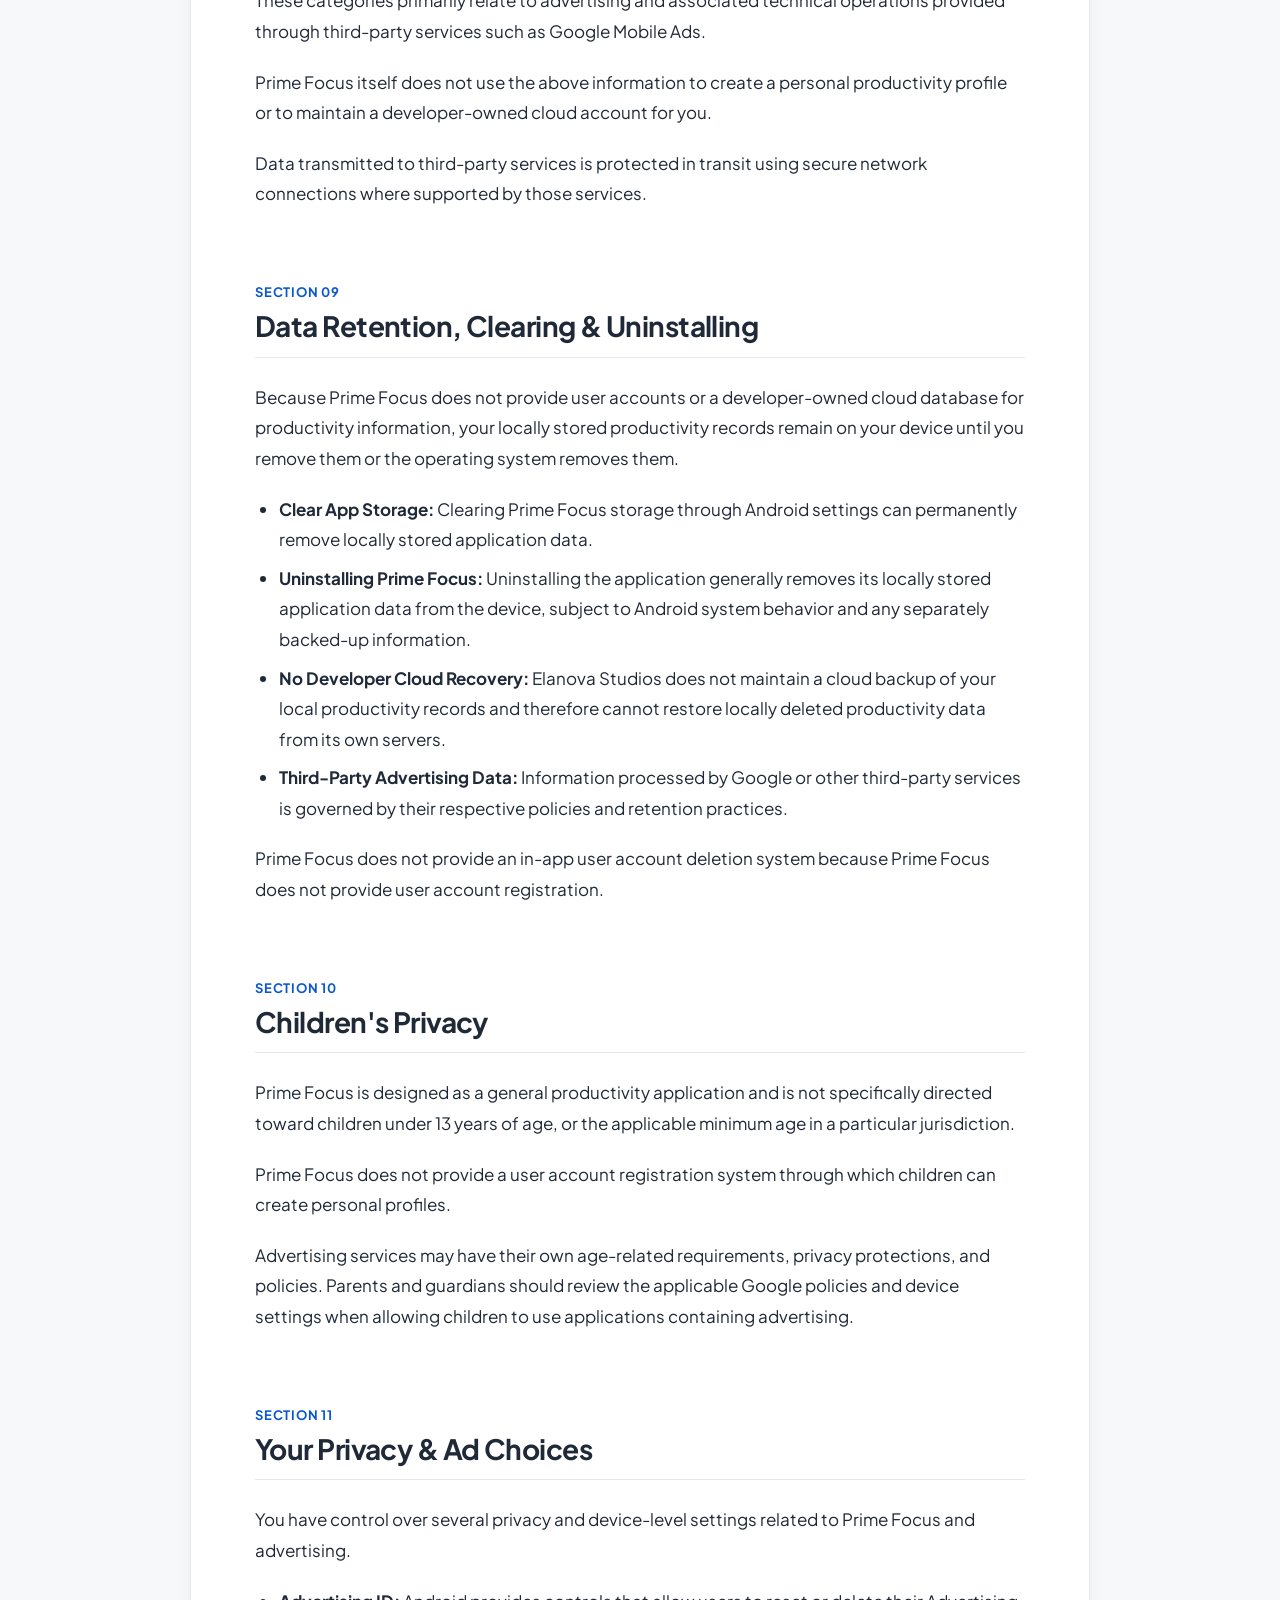
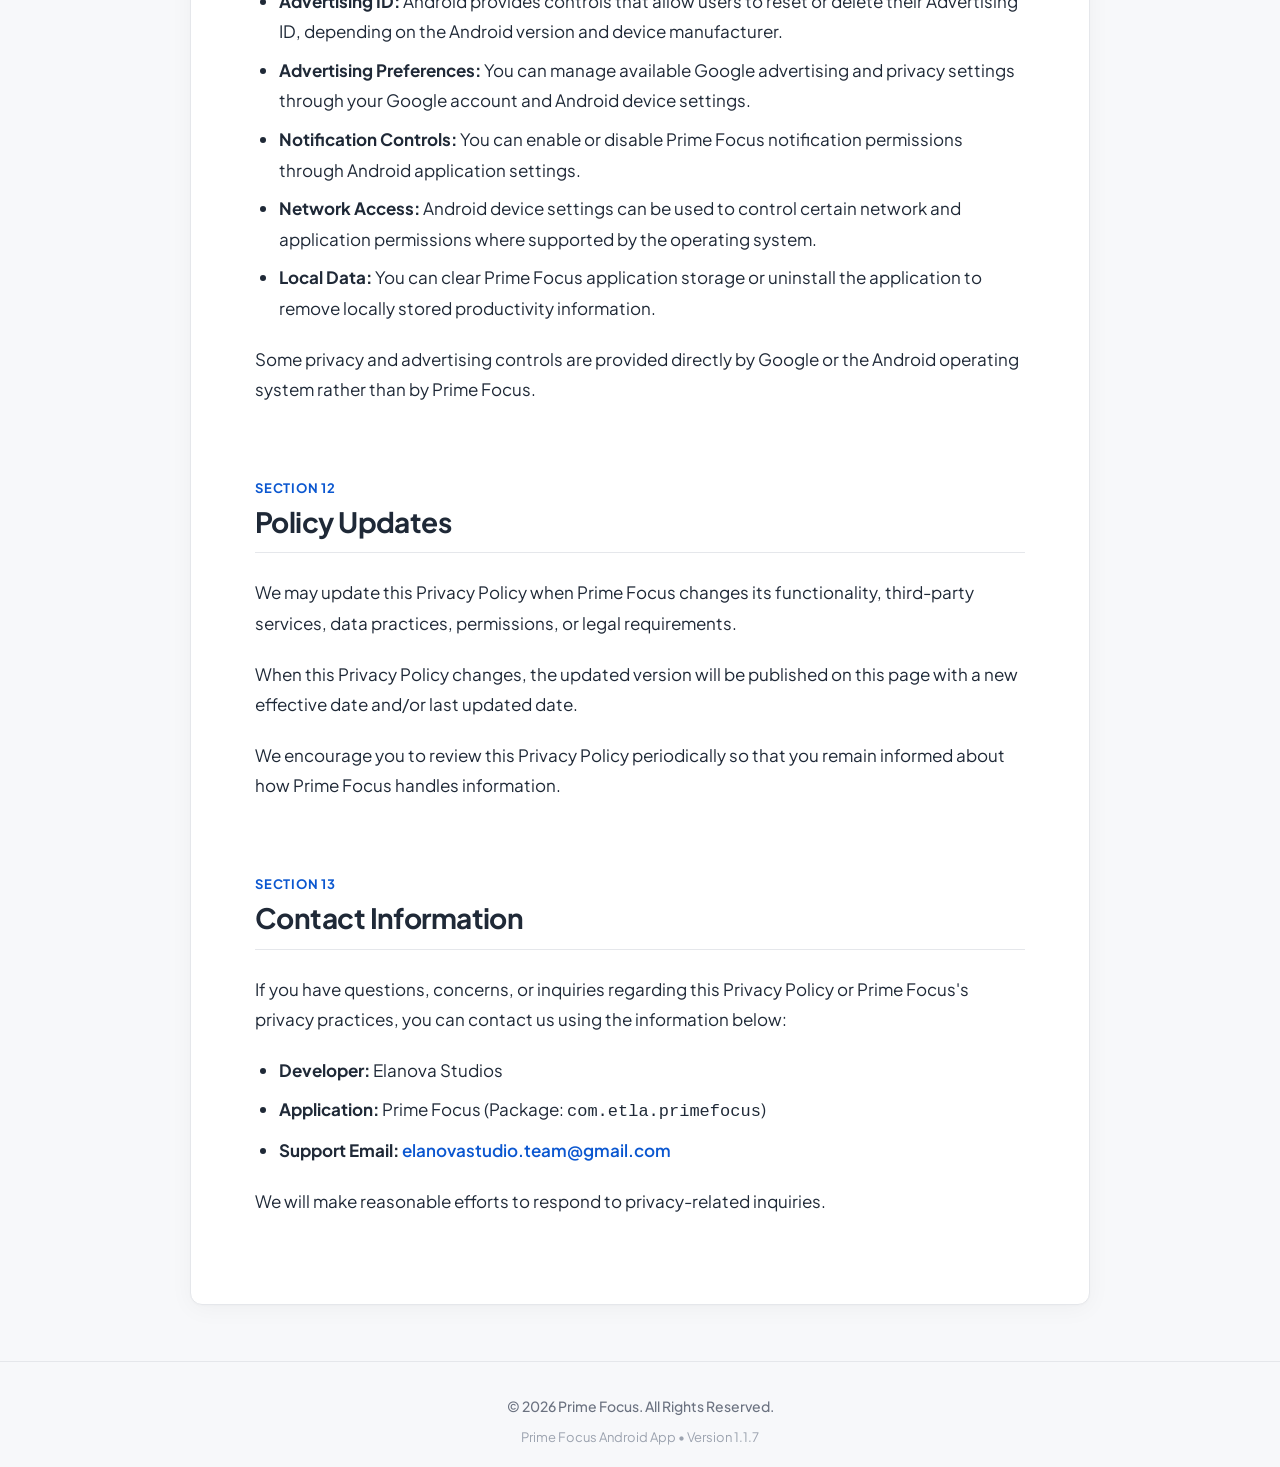
==== commit 1d40d643: "Revise privacy policy details and effective datesafe Updated the privacy policy to reflect changes i" ====
--- a/privacy-policy.html
+++ b/privacy-policy.html
@@ -3,258 +3,902 @@
 <head>
   <meta charset="UTF-8">
   <meta name="viewport" content="width=device-width, initial-scale=1.0">
+
   <title>Privacy Policy - Prime Focus</title>
-  <meta name="description" content="Official Privacy Policy for Prime Focus Android application (com.etla.primefocus v1.1.7) by Elanova Studios. Learn how your local data, AdMob disclosures, permissions, and Play Billing are managed.">
+
+  <meta
+    name="description"
+    content="Official Privacy Policy for Prime Focus Android application (com.etla.primefocus) by Elanova Studios. Learn how local productivity data, advertising data, permissions, and Google Play Billing are handled."
+  >
+
+  <!-- DO NOT CHANGE YOUR CSS -->
   <link rel="stylesheet" href="style.css">
 </head>
+
 <body>
 
   <!-- Main Legal Document Wrapper -->
   <main class="main-wrapper">
+
     <article class="document-container">
-      
+
       <!-- Standalone Document Header -->
       <header class="doc-header">
+
         <div class="doc-brand">
           <div class="brand-icon">PF</div>
           <span class="brand-name">Prime Focus</span>
         </div>
+
         <h1 class="doc-title">Privacy Policy</h1>
+
         <div class="doc-meta">
           <span class="doc-meta-item">Version: 1.1.7</span>
           <span class="doc-meta-dot">•</span>
-          <span class="doc-meta-item">Effective Date: August 15, 2026</span>
+          <span class="doc-meta-item">Effective Date: August 22, 2026</span>
           <span class="doc-meta-dot">•</span>
-          <span class="doc-meta-item">Last Updated: August 15, 2026</span>
+          <span class="doc-meta-item">Last Updated: August 22, 2026</span>
           <span class="doc-meta-dot">•</span>
           <span class="doc-meta-item">Developer: Elanova Studios</span>
         </div>
+
         <p class="doc-description">
-          Official Privacy Policy for the Prime Focus Android application (Package: <code>com.etla.primefocus</code>) detailing our offline-first architecture, local data handling, Google AdMob disclosures, declared permissions, and Play Billing integration.
-        </p>
+          Official Privacy Policy for the Prime Focus Android application
+          (Package: <code>com.etla.primefocus</code>) describing how local
+          productivity data, advertising-related data, device information,
+          permissions, and Google Play Billing are handled.
+        </p>
+
         <hr class="doc-header-divider">
+
       </header>
+
 
       <!-- Table of Contents -->
       <nav class="toc-container" aria-label="Table of Contents">
+
         <h2 class="toc-title">Table of Contents</h2>
+
         <ol class="toc-list">
-          <li><a href="#introduction" class="toc-link"><span class="toc-number">1.</span> Introduction</a></li>
-          <li><a href="#offline-first-architecture" class="toc-link"><span class="toc-number">2.</span> Offline-First Architecture &amp; Network Usage</a></li>
-          <li><a href="#information-we-do-not-collect" class="toc-link"><span class="toc-number">3.</span> Information We Do NOT Collect</a></li>
-          <li><a href="#third-party-services-ads" class="toc-link"><span class="toc-number">4.</span> Third-Party Services &amp; Advertising (AdMob)</a></li>
-          <li><a href="#local-data-storage" class="toc-link"><span class="toc-number">5.</span> Local Data &amp; Storage</a></li>
-          <li><a href="#subscriptions-billing" class="toc-link"><span class="toc-number">6.</span> Subscriptions &amp; Google Play Billing</a></li>
-          <li><a href="#device-permissions" class="toc-link"><span class="toc-number">7.</span> Device Permissions &amp; System Features</a></li>
-          <li><a href="#data-retention-clearing" class="toc-link"><span class="toc-number">8.</span> Data Retention, Clearing &amp; Uninstalling</a></li>
-          <li><a href="#childrens-privacy" class="toc-link"><span class="toc-number">9.</span> Children's Privacy</a></li>
-          <li><a href="#your-privacy-ad-choices" class="toc-link"><span class="toc-number">10.</span> Your Privacy &amp; Ad Choices</a></li>
-          <li><a href="#policy-updates" class="toc-link"><span class="toc-number">11.</span> Policy Updates</a></li>
-          <li><a href="#contact-information" class="toc-link"><span class="toc-number">12.</span> Contact Information</a></li>
+
+          <li>
+            <a href="#introduction" class="toc-link">
+              <span class="toc-number">1.</span>
+              Introduction
+            </a>
+          </li>
+
+          <li>
+            <a href="#offline-first-architecture" class="toc-link">
+              <span class="toc-number">2.</span>
+              Offline-First Architecture &amp; Network Usage
+            </a>
+          </li>
+
+          <li>
+            <a href="#information-we-do-not-collect" class="toc-link">
+              <span class="toc-number">3.</span>
+              Information We Do NOT Collect
+            </a>
+          </li>
+
+          <li>
+            <a href="#data-collected-by-admob" class="toc-link">
+              <span class="toc-number">4.</span>
+              Data Collected or Shared by Advertising Services
+            </a>
+          </li>
+
+          <li>
+            <a href="#local-data-storage" class="toc-link">
+              <span class="toc-number">5.</span>
+              Local Data &amp; Storage
+            </a>
+          </li>
+
+          <li>
+            <a href="#subscriptions-billing" class="toc-link">
+              <span class="toc-number">6.</span>
+              Premium Purchases &amp; Google Play Billing
+            </a>
+          </li>
+
+          <li>
+            <a href="#device-permissions" class="toc-link">
+              <span class="toc-number">7.</span>
+              Device Permissions &amp; System Features
+            </a>
+          </li>
+
+          <li>
+            <a href="#data-safety" class="toc-link">
+              <span class="toc-number">8.</span>
+              Google Play Data Safety
+            </a>
+          </li>
+
+          <li>
+            <a href="#data-retention-clearing" class="toc-link">
+              <span class="toc-number">9.</span>
+              Data Retention, Clearing &amp; Uninstalling
+            </a>
+          </li>
+
+          <li>
+            <a href="#childrens-privacy" class="toc-link">
+              <span class="toc-number">10.</span>
+              Children's Privacy
+            </a>
+          </li>
+
+          <li>
+            <a href="#your-privacy-ad-choices" class="toc-link">
+              <span class="toc-number">11.</span>
+              Your Privacy &amp; Ad Choices
+            </a>
+          </li>
+
+          <li>
+            <a href="#policy-updates" class="toc-link">
+              <span class="toc-number">12.</span>
+              Policy Updates
+            </a>
+          </li>
+
+          <li>
+            <a href="#contact-information" class="toc-link">
+              <span class="toc-number">13.</span>
+              Contact Information
+            </a>
+          </li>
+
         </ol>
+
       </nav>
+
 
       <!-- Section 1: Introduction -->
       <section class="doc-section" id="introduction">
+
         <span class="section-num">Section 01</span>
+
         <h2 class="section-title">Introduction</h2>
-        <hr class="section-divider">
-        <p>
-          Welcome to <strong>Prime Focus</strong> (Package: <code>com.etla.primefocus</code>, Version 1.1.7), an Android productivity application developed by <strong>Elanova Studios</strong> ("we", "us", or "our"). We prioritize your privacy and are dedicated to protecting your personal information.
-        </p>
-        <p>
-          Prime Focus is engineered around an <strong>offline-first architecture</strong>. Your productivity records, focus logs, and timer settings are processed and stored locally on your device, allowing core features to run seamlessly without transmitting your personal productivity data to developer servers.
-        </p>
-        <p>
-          By installing, accessing, or using Prime Focus, you agree to the practices described in this Privacy Policy.
-        </p>
-      </section>
+
+        <hr class="section-divider">
+
+        <p>
+          Welcome to <strong>Prime Focus</strong> (Package:
+          <code>com.etla.primefocus</code>, Version 1.1.7), an Android
+          productivity application developed by <strong>Elanova Studios</strong>
+          ("we", "us", or "our").
+        </p>
+
+        <p>
+          We respect your privacy and are committed to being transparent about
+          how information is handled when you use Prime Focus.
+        </p>
+
+        <p>
+          Prime Focus is designed with an
+          <strong>offline-first architecture</strong>. Your personal
+          productivity information, such as focus sessions, timer history,
+          collections, schedules, time-lap routines, and app preferences,
+          is primarily stored locally on your Android device.
+        </p>
+
+        <p>
+          Prime Focus does <strong>not</strong> provide its own user account
+          registration system and does not operate a developer-owned cloud
+          database for storing your productivity records.
+        </p>
+
+        <p>
+          However, Prime Focus uses third-party services such as
+          <strong>Google Mobile Ads (AdMob)</strong> and
+          <strong>Google Play Billing</strong>. These services may process
+          information as described in this policy and under their respective
+          privacy policies.
+        </p>
+
+      </section>
+
 
       <!-- Section 2: Offline-First Architecture & Network Usage -->
       <section class="doc-section" id="offline-first-architecture">
+
         <span class="section-num">Section 02</span>
-        <h2 class="section-title">Offline-First Architecture &amp; Network Usage</h2>
-        <hr class="section-divider">
-        <p>
-          Prime Focus operates with a 100% locally stored database (using Android Room DB and DataStore Preferences). Your focus session logs, custom Collections, scheduled routines, Time Laps breakdowns, and app settings are saved directly on your physical Android device.
-        </p>
-        <p>
-          While core productivity timing functions operate completely without an active internet connection, Prime Focus utilizes declared network permissions (<code>INTERNET</code> and <code>ACCESS_NETWORK_STATE</code>) exclusively for two essential background operations:
-        </p>
+
+        <h2 class="section-title">
+          Offline-First Architecture &amp; Network Usage
+        </h2>
+
+        <hr class="section-divider">
+
+        <p>
+          Prime Focus is designed so that its core productivity functionality
+          can operate without an active internet connection.
+        </p>
+
+        <p>
+          Focus sessions, timer histories, Collections, Time Laps,
+          schedules, preferences, notification settings, and other
+          productivity-related information are stored locally on your device.
+        </p>
+
+        <p>
+          Prime Focus does not upload this productivity information to an
+          Elanova Studios server or developer-owned cloud database.
+        </p>
+
+        <p>
+          Internet access may nevertheless be used for third-party services,
+          including:
+        </p>
+
         <ul>
-          <li>Validating digital licenses and processing Premium Purchases via Google Play Billing (v8.0.0).</li>
-          <li>Fetching and rendering in-app advertisements via Google Mobile Ads (AdMob SDK 25.4.0) in the app's free tier.</li>
+
+          <li>
+            <strong>Google Mobile Ads (AdMob):</strong>
+            To request and display advertisements in the free version of
+            Prime Focus and to support advertising-related functionality.
+          </li>
+
+          <li>
+            <strong>Google Play Billing:</strong>
+            To process and verify Premium subscriptions and one-time
+            purchases through Google Play.
+          </li>
+
         </ul>
-      </section>
+
+        <p>
+          The availability of internet-based services does not mean that
+          your locally stored productivity records are uploaded to
+          Elanova Studios.
+        </p>
+
+      </section>
+
 
       <!-- Section 3: Information We Do NOT Collect -->
       <section class="doc-section" id="information-we-do-not-collect">
+
         <span class="section-num">Section 03</span>
-        <h2 class="section-title">Information We Do NOT Collect</h2>
-        <hr class="section-divider">
-        <p>
-          Elanova Studios does <strong>NOT</strong> operate custom remote application servers, user registration systems, or database backends to harvest your personal data. We do NOT collect or store:
-        </p>
+
+        <h2 class="section-title">
+          Information We Do NOT Collect
+        </h2>
+
+        <hr class="section-divider">
+
+        <p>
+          Elanova Studios does not operate a user account system or
+          developer-owned cloud database for Prime Focus.
+        </p>
+
+        <p>
+          Prime Focus does not directly request or maintain the following
+          categories of personal information as part of an account system:
+        </p>
+
         <ul>
-          <li>Email addresses, user names, or registration profiles</li>
-          <li>Passwords or account authentication credentials</li>
-          <li>Personal productivity session logs or custom Collection names</li>
-          <li>Cloud backups or remote server productivity archives</li>
-          <li>Device contacts, address book data, or social media profiles</li>
-          <li>Photos, image galleries, media files, or personal documents</li>
-          <li>Personal text messages, SMS, or chat logs</li>
+
+          <li>
+            Email addresses for account registration
+          </li>
+
+          <li>
+            Usernames or personal profiles
+          </li>
+
+          <li>
+            Passwords or authentication credentials
+          </li>
+
+          <li>
+            User account registration information
+          </li>
+
+          <li>
+            Personal contacts or address-book information
+          </li>
+
+          <li>
+            Personal text messages or SMS
+          </li>
+
+          <li>
+            Photos or personal image galleries
+          </li>
+
+          <li>
+            Personal documents or files
+          </li>
+
+          <li>
+            Social-media profiles
+          </li>
+
+          <li>
+            Cloud backups of your productivity records
+          </li>
+
         </ul>
-      </section>
-
-      <!-- Section 4: Third-Party Services & Advertising (AdMob) -->
-      <section class="doc-section" id="third-party-services-ads">
+
+        <p>
+          Prime Focus also does not provide a feature for users to create
+          accounts directly inside the application.
+        </p>
+
+      </section>
+
+
+      <!-- Section 4: Data Collected or Shared by Advertising Services -->
+      <section class="doc-section" id="data-collected-by-admob">
+
         <span class="section-num">Section 04</span>
-        <h2 class="section-title">Third-Party Services &amp; Advertising (AdMob)</h2>
-        <hr class="section-divider">
-        <p>
-          To support the ongoing development of Prime Focus, the free version integrates **Google Mobile Ads (AdMob SDK 25.4.0)** to display banner, interstitial, or rewarded advertisements.
-        </p>
-        <p>
-          Google AdMob may collect and process certain device information and telemetry to serve relevant ads, prevent ad fraud, and evaluate ad performance. This technical data includes:
-        </p>
+
+        <h2 class="section-title">
+          Data Collected or Shared by Advertising Services
+        </h2>
+
+        <hr class="section-divider">
+
+        <p>
+          Prime Focus uses
+          <strong>Google Mobile Ads (AdMob)</strong>
+          to display advertisements in the free version of the application.
+        </p>
+
+        <p>
+          Because advertising functionality is provided through Google's
+          advertising SDK, certain information may be collected or shared by
+          Google and its advertising partners in accordance with their
+          applicable policies.
+        </p>
+
+        <p>
+          Depending on the device, configuration, advertising settings,
+          consent status, and applicable regional requirements, advertising
+          services may process information such as:
+        </p>
+
         <ul>
-          <li><strong>Device Identifiers:</strong> Such as the Google Advertising ID (AAID).</li>
-          <li><strong>Network Information:</strong> IP address, mobile network state, and generalized location data.</li>
-          <li><strong>Usage Diagnostics:</strong> Ad impression data, user interaction metrics, and crash reporting logs.</li>
+
+          <li>
+            <strong>Approximate Location:</strong>
+            Generalized location information may be inferred or processed
+            for advertising-related purposes. Prime Focus does not use this
+            information to provide GPS-based location features.
+          </li>
+
+          <li>
+            <strong>App Interactions:</strong>
+            Information about interactions with the application or
+            advertisements may be processed for advertising and
+            performance-related purposes.
+          </li>
+
+          <li>
+            <strong>Diagnostics:</strong>
+            Technical and diagnostic information may be processed to support
+            advertising performance, reliability, fraud prevention, and
+            related advertising operations.
+          </li>
+
+          <li>
+            <strong>Device or Other IDs:</strong>
+            Advertising-related identifiers, including the
+            <strong>Google Advertising ID</strong>, may be used for
+            advertising and related measurement purposes.
+          </li>
+
         </ul>
-        <p>
-          For more detailed information regarding Google's data privacy practices, please review <a href="https://policies.google.com/technologies/ads" target="_blank" rel="noopener noreferrer">Google's Privacy &amp; Terms for Advertising</a>.
-        </p>
-        <p>
-          Users who purchase a Premium Subscription or Lifetime Upgrade enjoy a completely ad-free experience, during which ad requests are disabled.
-        </p>
-      </section>
+
+        <p>
+          These advertising-related data practices are associated with
+          third-party advertising services and are separate from the local
+          storage of your Prime Focus productivity records.
+        </p>
+
+        <p>
+          Prime Focus does not sell your personal productivity records to
+          advertisers.
+        </p>
+
+        <p>
+          For more information about how Google handles information for
+          advertising, please review Google's applicable privacy and
+          advertising documentation.
+        </p>
+
+        <p>
+          When Premium or Lifetime access removes advertisements from the
+          application, Prime Focus does not intentionally request
+          advertisements while the applicable ad-free entitlement is active.
+        </p>
+
+      </section>
+
 
       <!-- Section 5: Local Data & Storage -->
       <section class="doc-section" id="local-data-storage">
+
         <span class="section-num">Section 05</span>
-        <h2 class="section-title">Local Data &amp; Storage</h2>
-        <hr class="section-divider">
-        <p>
-          All productivity information managed within Prime Focus resides strictly on your physical Android device via Room DB and DataStore Preferences:
-        </p>
+
+        <h2 class="section-title">
+          Local Data &amp; Storage
+        </h2>
+
+        <hr class="section-divider">
+
+        <p>
+          Productivity information created and managed inside Prime Focus is
+          stored locally on your Android device.
+        </p>
+
+        <p>
+          Depending on the feature, local application storage may contain:
+        </p>
+
         <ul>
-          <li><strong>Productivity Records:</strong> Focus session duration logs, timer histories, custom Collection labels, scheduled routines, and Time Laps metrics are stored locally on your device.</li>
-          <li><strong>Preferences &amp; Settings:</strong> App configuration parameters, notification preferences, sound choices, and theme selections are preserved locally.</li>
-          <li><strong>Local Operational Metrics:</strong> Performance metrics and feature usage counters are maintained locally on your device to maintain app stability without sending usage telemetry to developer servers.</li>
+
+          <li>
+            <strong>Focus Sessions:</strong>
+            Focus duration, completion information, and local timer history.
+          </li>
+
+          <li>
+            <strong>Collections:</strong>
+            Custom timer names, headings, durations, and related local
+            configuration.
+          </li>
+
+          <li>
+            <strong>Time Laps:</strong>
+            Locally configured steps, activities, durations, breaks, and
+            related routine settings.
+          </li>
+
+          <li>
+            <strong>Schedules:</strong>
+            Locally configured timer schedules and notification settings.
+          </li>
+
+          <li>
+            <strong>Preferences:</strong>
+            Theme, sound, voice, notification, timer, and other
+            application preferences.
+          </li>
+
+          <li>
+            <strong>Local Operational Data:</strong>
+            Information required for the application to operate correctly
+            and maintain its local state.
+          </li>
+
         </ul>
-      </section>
+
+        <p>
+          This locally stored productivity information is not uploaded to an
+          Elanova Studios cloud database.
+        </p>
+
+      </section>
+
 
       <!-- Section 6: Subscriptions & Google Play Billing -->
       <section class="doc-section" id="subscriptions-billing">
+
         <span class="section-num">Section 06</span>
-        <h2 class="section-title">Subscriptions &amp; Google Play Billing</h2>
-        <hr class="section-divider">
-        <p>
-          Prime Focus offers optional paid Premium Subscriptions (Monthly or Annual) and a one-time Lifetime Purchase tier to unlock advanced productivity features and remove advertisements.
-        </p>
-        <p>
-          Premium purchases are processed and managed through Google Play Billing (v8.0.0). All financial transactions, recurring renewals, cancellations, and refund requests are governed directly by Google Play policies. Elanova Studios does not collect, process, or store credit card credentials or financial payment details.
-        </p>
-      </section>
+
+        <h2 class="section-title">
+          Premium Purchases &amp; Google Play Billing
+        </h2>
+
+        <hr class="section-divider">
+
+        <p>
+          Prime Focus may offer Premium subscriptions and/or one-time
+          purchases such as Lifetime access, depending on the products
+          currently available through Google Play.
+        </p>
+
+        <p>
+          Purchases are processed through
+          <strong>Google Play Billing</strong>.
+        </p>
+
+        <p>
+          Elanova Studios does not directly collect, process, or store your
+          credit card number, debit card number, bank account information,
+          UPI credentials, or other payment credentials used to complete a
+          Google Play purchase.
+        </p>
+
+        <p>
+          Payment processing, purchase confirmation, renewals, cancellations,
+          refunds, and payment-related information are handled according to
+          Google Play's applicable terms and policies.
+        </p>
+
+      </section>
+
 
       <!-- Section 7: Device Permissions & System Features -->
       <section class="doc-section" id="device-permissions">
+
         <span class="section-num">Section 07</span>
-        <h2 class="section-title">Device Permissions &amp; System Features</h2>
-        <hr class="section-divider">
-        <p>
-          Prime Focus requests specific Android system permissions strictly to support app functionality:
-        </p>
+
+        <h2 class="section-title">
+          Device Permissions &amp; System Features
+        </h2>
+
+        <hr class="section-divider">
+
+        <p>
+          Prime Focus requests Android permissions only when they are needed
+          to provide application functionality.
+        </p>
+
         <ul>
-          <li><strong>Notifications (<code>POST_NOTIFICATIONS</code>):</strong> Required to display focus timer alerts, session completion reminders, and active timer notifications.</li>
-          <li><strong>Exact Alarms (<code>SCHEDULE_EXACT_ALARM</code>):</strong> Required to trigger scheduled focus routines and break alarms at precise user-configured times (Target SDK 36 / Android 15).</li>
-          <li><strong>Foreground Service (<code>FOREGROUND_SERVICE</code> &amp; <code>FOREGROUND_SERVICE_SPECIAL_USE</code>):</strong> Required to maintain active timer execution continuously when the app is minimized or the screen is turned off.</li>
-          <li><strong>Network Access (<code>INTERNET</code> &amp; <code>ACCESS_NETWORK_STATE</code>):</strong> Required to validate Google Play Billing purchase licenses and load AdMob advertising assets.</li>
+
+          <li>
+            <strong>Notifications
+            (<code>POST_NOTIFICATIONS</code>):</strong>
+            Used for timer notifications, scheduled sessions, completion
+            notifications, and active timer notifications.
+          </li>
+
+          <li>
+            <strong>Exact Alarms
+            (<code>SCHEDULE_EXACT_ALARM</code>):</strong>
+            Used for scheduled timers and alarms that need to occur at the
+            time configured by the user.
+          </li>
+
+          <li>
+            <strong>Foreground Service:</strong>
+            Used to allow an active timer to continue operating when the
+            application is minimized or the device screen is turned off,
+            where permitted by Android.
+          </li>
+
+          <li>
+            <strong>Internet
+            (<code>INTERNET</code>):</strong>
+            Used for third-party online services such as AdMob
+            advertisements and Google Play purchase-related operations.
+          </li>
+
+          <li>
+            <strong>Network State
+            (<code>ACCESS_NETWORK_STATE</code>):</strong>
+            Used to determine network availability for online services.
+          </li>
+
         </ul>
-      </section>
-
-      <!-- Section 8: Data Retention, Clearing & Uninstalling -->
+
+        <p>
+          Prime Focus does not request access to your contacts, SMS,
+          personal photos, or personal documents for its core timer
+          functionality.
+        </p>
+
+      </section>
+
+
+      <!-- Section 8: Google Play Data Safety -->
+      <section class="doc-section" id="data-safety">
+
+        <span class="section-num">Section 08</span>
+
+        <h2 class="section-title">
+          Google Play Data Safety
+        </h2>
+
+        <hr class="section-divider">
+
+        <p>
+          Prime Focus provides information about its data practices through
+          the Google Play Data Safety section associated with the application.
+        </p>
+
+        <p>
+          The categories disclosed for Prime Focus may include information
+          processed by third-party advertising services, including:
+        </p>
+
+        <ul>
+
+          <li>
+            <strong>Approximate Location</strong>
+          </li>
+
+          <li>
+            <strong>App Interactions</strong>
+          </li>
+
+          <li>
+            <strong>Diagnostics</strong>
+          </li>
+
+          <li>
+            <strong>Device or Other IDs</strong>
+          </li>
+
+        </ul>
+
+        <p>
+          These categories primarily relate to advertising and associated
+          technical operations provided through third-party services such
+          as Google Mobile Ads.
+        </p>
+
+        <p>
+          Prime Focus itself does not use the above information to create a
+          personal productivity profile or to maintain a developer-owned
+          cloud account for you.
+        </p>
+
+        <p>
+          Data transmitted to third-party services is protected in transit
+          using secure network connections where supported by those services.
+        </p>
+
+      </section>
+
+
+      <!-- Section 9: Data Retention, Clearing & Uninstalling -->
       <section class="doc-section" id="data-retention-clearing">
-        <span class="section-num">Section 08</span>
-        <h2 class="section-title">Data Retention, Clearing &amp; Uninstalling</h2>
-        <hr class="section-divider">
-        <p>
-          All productivity data stays on your physical device:
-        </p>
+
+        <span class="section-num">Section 09</span>
+
+        <h2 class="section-title">
+          Data Retention, Clearing &amp; Uninstalling
+        </h2>
+
+        <hr class="section-divider">
+
+        <p>
+          Because Prime Focus does not provide user accounts or a
+          developer-owned cloud database for productivity information,
+          your locally stored productivity records remain on your device
+          until you remove them or the operating system removes them.
+        </p>
+
         <ul>
-          <li><strong>Uninstalling the Application:</strong> Uninstalling Prime Focus permanently removes locally stored database records from your device.</li>
-          <li><strong>Clearing Android Storage:</strong> Clearing app storage via Android system settings permanently resets locally stored information.</li>
-          <li><strong>No Cloud Data Recovery:</strong> Elanova Studios cannot recover deleted local data because we do not operate cloud backup servers.</li>
+
+          <li>
+            <strong>Clear App Storage:</strong>
+            Clearing Prime Focus storage through Android settings can
+            permanently remove locally stored application data.
+          </li>
+
+          <li>
+            <strong>Uninstalling Prime Focus:</strong>
+            Uninstalling the application generally removes its locally
+            stored application data from the device, subject to Android
+            system behavior and any separately backed-up information.
+          </li>
+
+          <li>
+            <strong>No Developer Cloud Recovery:</strong>
+            Elanova Studios does not maintain a cloud backup of your local
+            productivity records and therefore cannot restore locally
+            deleted productivity data from its own servers.
+          </li>
+
+          <li>
+            <strong>Third-Party Advertising Data:</strong>
+            Information processed by Google or other third-party services
+            is governed by their respective policies and retention
+            practices.
+          </li>
+
         </ul>
-      </section>
-
-      <!-- Section 9: Children's Privacy -->
+
+        <p>
+          Prime Focus does not provide an in-app user account deletion
+          system because Prime Focus does not provide user account
+          registration.
+        </p>
+
+      </section>
+
+
+      <!-- Section 10: Children's Privacy -->
       <section class="doc-section" id="childrens-privacy">
-        <span class="section-num">Section 09</span>
-        <h2 class="section-title">Children's Privacy</h2>
-        <hr class="section-divider">
-        <p>
-          Prime Focus is designed for general audiences and does not knowingly collect personal information from children under 13 years of age (or applicable age in your jurisdiction).
-        </p>
-        <p>
-          Because Prime Focus requires no user account registration, no personal information from children is collected or maintained.
-        </p>
-      </section>
-
-      <!-- Section 10: Your Privacy & Ad Choices -->
+
+        <span class="section-num">Section 10</span>
+
+        <h2 class="section-title">
+          Children's Privacy
+        </h2>
+
+        <hr class="section-divider">
+
+        <p>
+          Prime Focus is designed as a general productivity application and
+          is not specifically directed toward children under 13 years of
+          age, or the applicable minimum age in a particular jurisdiction.
+        </p>
+
+        <p>
+          Prime Focus does not provide a user account registration system
+          through which children can create personal profiles.
+        </p>
+
+        <p>
+          Advertising services may have their own age-related requirements,
+          privacy protections, and policies. Parents and guardians should
+          review the applicable Google policies and device settings when
+          allowing children to use applications containing advertising.
+        </p>
+
+      </section>
+
+
+      <!-- Section 11: Your Privacy & Ad Choices -->
       <section class="doc-section" id="your-privacy-ad-choices">
-        <span class="section-num">Section 10</span>
-        <h2 class="section-title">Your Privacy &amp; Ad Choices</h2>
-        <hr class="section-divider">
-        <p>
-          You maintain full control over your device permissions and advertising choices:
-        </p>
+
+        <span class="section-num">Section 11</span>
+
+        <h2 class="section-title">
+          Your Privacy &amp; Ad Choices
+        </h2>
+
+        <hr class="section-divider">
+
+        <p>
+          You have control over several privacy and device-level settings
+          related to Prime Focus and advertising.
+        </p>
+
         <ul>
-          <li><strong>Reset or Delete Advertising ID:</strong> You can reset or delete your Google Advertising ID (AAID) at any time through your Android system settings: <code>Settings &gt; Google &gt; Ads &gt; Reset Advertising ID</code> or <code>Delete Advertising ID</code>.</li>
-          <li><strong>Notification Controls:</strong> You can enable or disable notification permissions at any time via Android app settings (<code>Settings &gt; Apps &gt; Prime Focus &gt; Notifications</code>).</li>
-          <li><strong>Local Data Control:</strong> You can clear local app data or uninstall the app to remove all locally saved records.</li>
+
+          <li>
+            <strong>Advertising ID:</strong>
+            Android provides controls that allow users to reset or delete
+            their Advertising ID, depending on the Android version and
+            device manufacturer.
+          </li>
+
+          <li>
+            <strong>Advertising Preferences:</strong>
+            You can manage available Google advertising and privacy settings
+            through your Google account and Android device settings.
+          </li>
+
+          <li>
+            <strong>Notification Controls:</strong>
+            You can enable or disable Prime Focus notification permissions
+            through Android application settings.
+          </li>
+
+          <li>
+            <strong>Network Access:</strong>
+            Android device settings can be used to control certain network
+            and application permissions where supported by the operating
+            system.
+          </li>
+
+          <li>
+            <strong>Local Data:</strong>
+            You can clear Prime Focus application storage or uninstall the
+            application to remove locally stored productivity information.
+          </li>
+
         </ul>
-      </section>
-
-      <!-- Section 11: Policy Updates -->
+
+        <p>
+          Some privacy and advertising controls are provided directly by
+          Google or the Android operating system rather than by Prime Focus.
+        </p>
+
+      </section>
+
+
+      <!-- Section 12: Policy Updates -->
       <section class="doc-section" id="policy-updates">
-        <span class="section-num">Section 11</span>
-        <h2 class="section-title">Policy Updates</h2>
-        <hr class="section-divider">
-        <p>
-          If this Privacy Policy changes, the updated version will be published with a new Effective Date on this page. We encourage you to review this Privacy Policy periodically to stay informed about our privacy practices.
-        </p>
-      </section>
-
-      <!-- Section 12: Contact Information -->
+
+        <span class="section-num">Section 12</span>
+
+        <h2 class="section-title">
+          Policy Updates
+        </h2>
+
+        <hr class="section-divider">
+
+        <p>
+          We may update this Privacy Policy when Prime Focus changes its
+          functionality, third-party services, data practices, permissions,
+          or legal requirements.
+        </p>
+
+        <p>
+          When this Privacy Policy changes, the updated version will be
+          published on this page with a new effective date and/or last
+          updated date.
+        </p>
+
+        <p>
+          We encourage you to review this Privacy Policy periodically so
+          that you remain informed about how Prime Focus handles information.
+        </p>
+
+      </section>
+
+
+      <!-- Section 13: Contact Information -->
       <section class="doc-section" id="contact-information">
-        <span class="section-num">Section 12</span>
-        <h2 class="section-title">Contact Information</h2>
-        <hr class="section-divider">
-        <p>
-          If you have questions, concerns, or inquiries regarding this Privacy Policy or our local data practices, please contact us:
-        </p>
+
+        <span class="section-num">Section 13</span>
+
+        <h2 class="section-title">
+          Contact Information
+        </h2>
+
+        <hr class="section-divider">
+
+        <p>
+          If you have questions, concerns, or inquiries regarding this
+          Privacy Policy or Prime Focus's privacy practices, you can contact
+          us using the information below:
+        </p>
+
         <ul>
-          <li><strong>Developer:</strong> Elanova Studios</li>
-          <li><strong>Application:</strong> Prime Focus (Package: <code>com.etla.primefocus</code>, Version 1.1.7)</li>
-          <li><strong>Support Email:</strong> <a href="mailto:elanovastudio.team@gmail.com">elanovastudio.team@gmail.com</a></li>
+
+          <li>
+            <strong>Developer:</strong>
+            Elanova Studios
+          </li>
+
+          <li>
+            <strong>Application:</strong>
+            Prime Focus
+            (Package: <code>com.etla.primefocus</code>)
+          </li>
+
+          <li>
+            <strong>Support Email:</strong>
+            <a href="mailto:elanovastudio.team@gmail.com">
+              elanovastudio.team@gmail.com
+            </a>
+          </li>
+
         </ul>
-        <p>
-          We guarantee a response to legal and privacy inquiries within 7 business days.
-        </p>
-      </section>
+
+        <p>
+          We will make reasonable efforts to respond to privacy-related
+          inquiries.
+        </p>
+
+      </section>
+
 
     </article>
+
   </main>
 
-  <!-- Standalone App Footer (No Site Nav Links) -->
+
+  <!-- Standalone App Footer -->
   <footer class="app-doc-footer">
+
     <div class="footer-container">
-      <p class="footer-copy">&copy; 2026 Prime Focus. All Rights Reserved.</p>
-      <p class="footer-app-info">Prime Focus Android App &bull; Version 1.1.7</p>
+
+      <p class="footer-copy">
+        &copy; 2026 Prime Focus. All Rights Reserved.
+      </p>
+
+      <p class="footer-app-info">
+        Prime Focus Android App &bull; Version 1.1.7
+      </p>
+
     </div>
+
   </footer>
 
+
 </body>
-</html>+</html>
